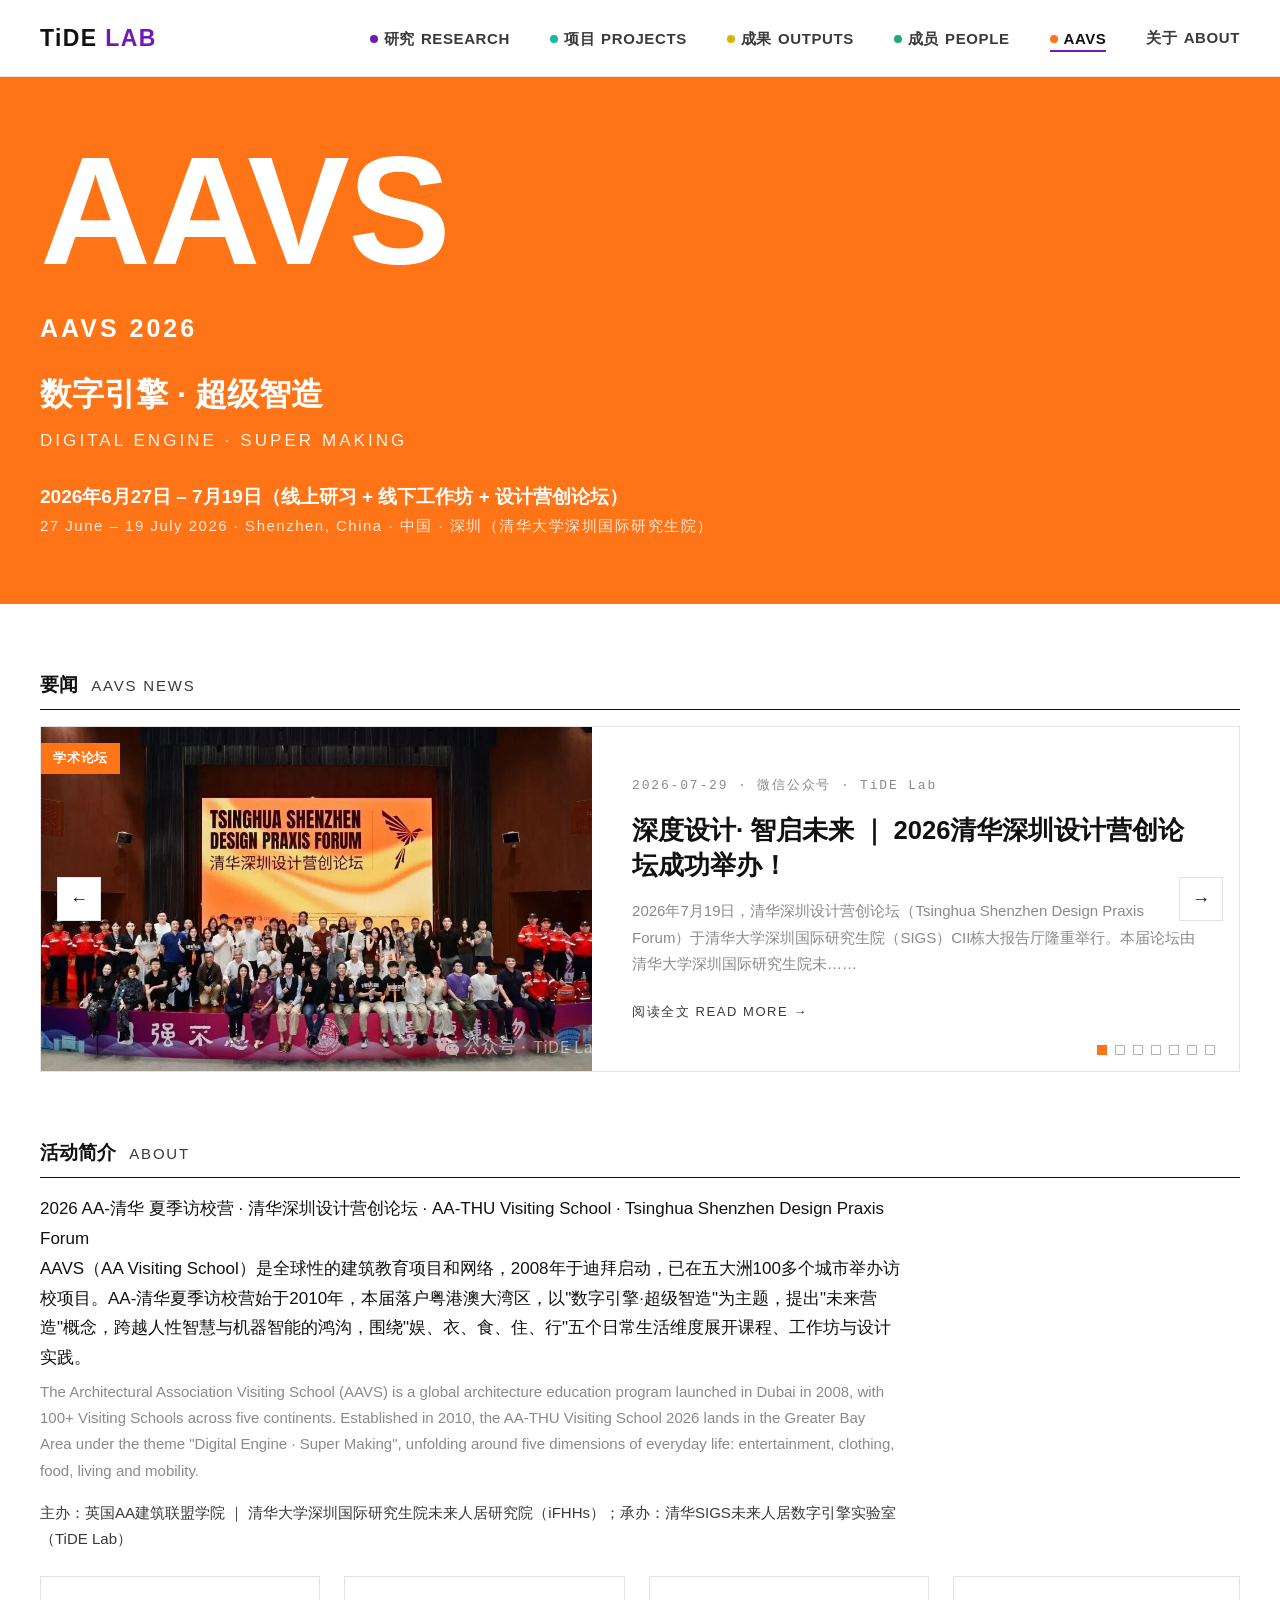
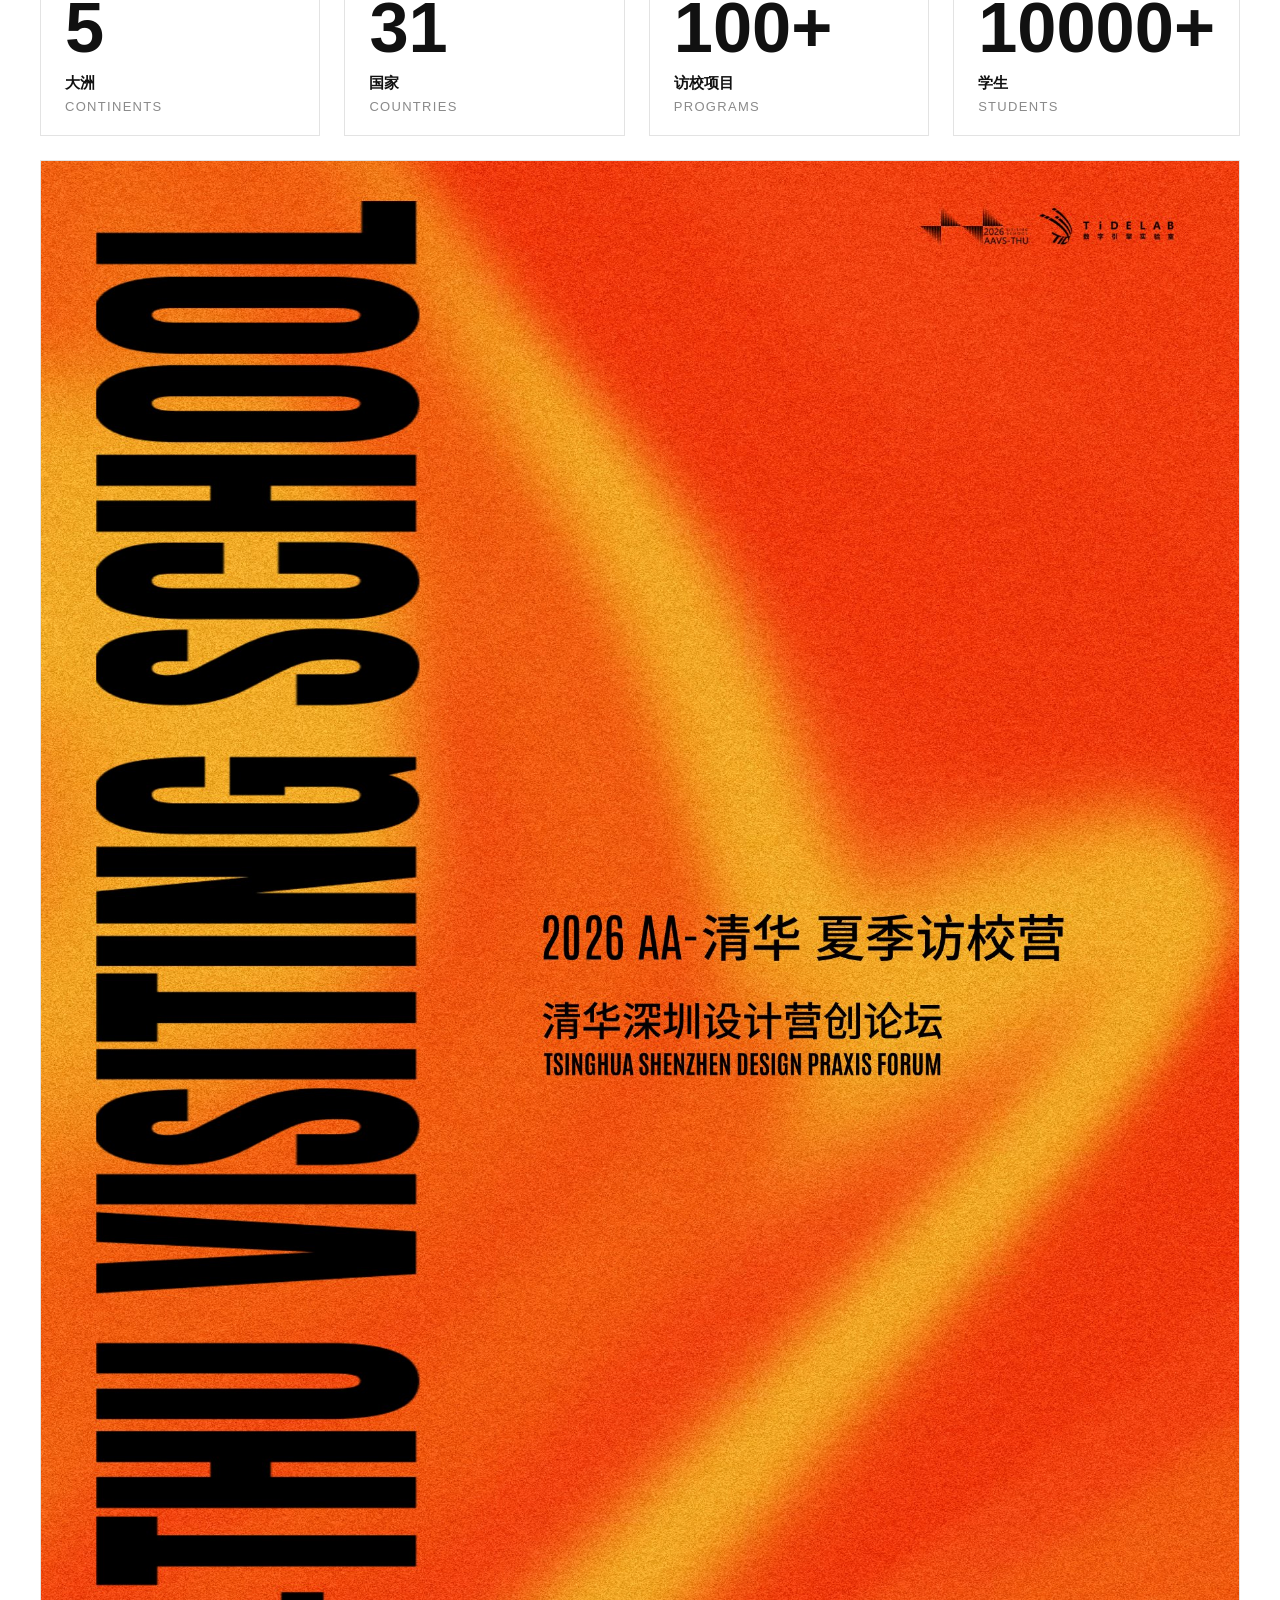
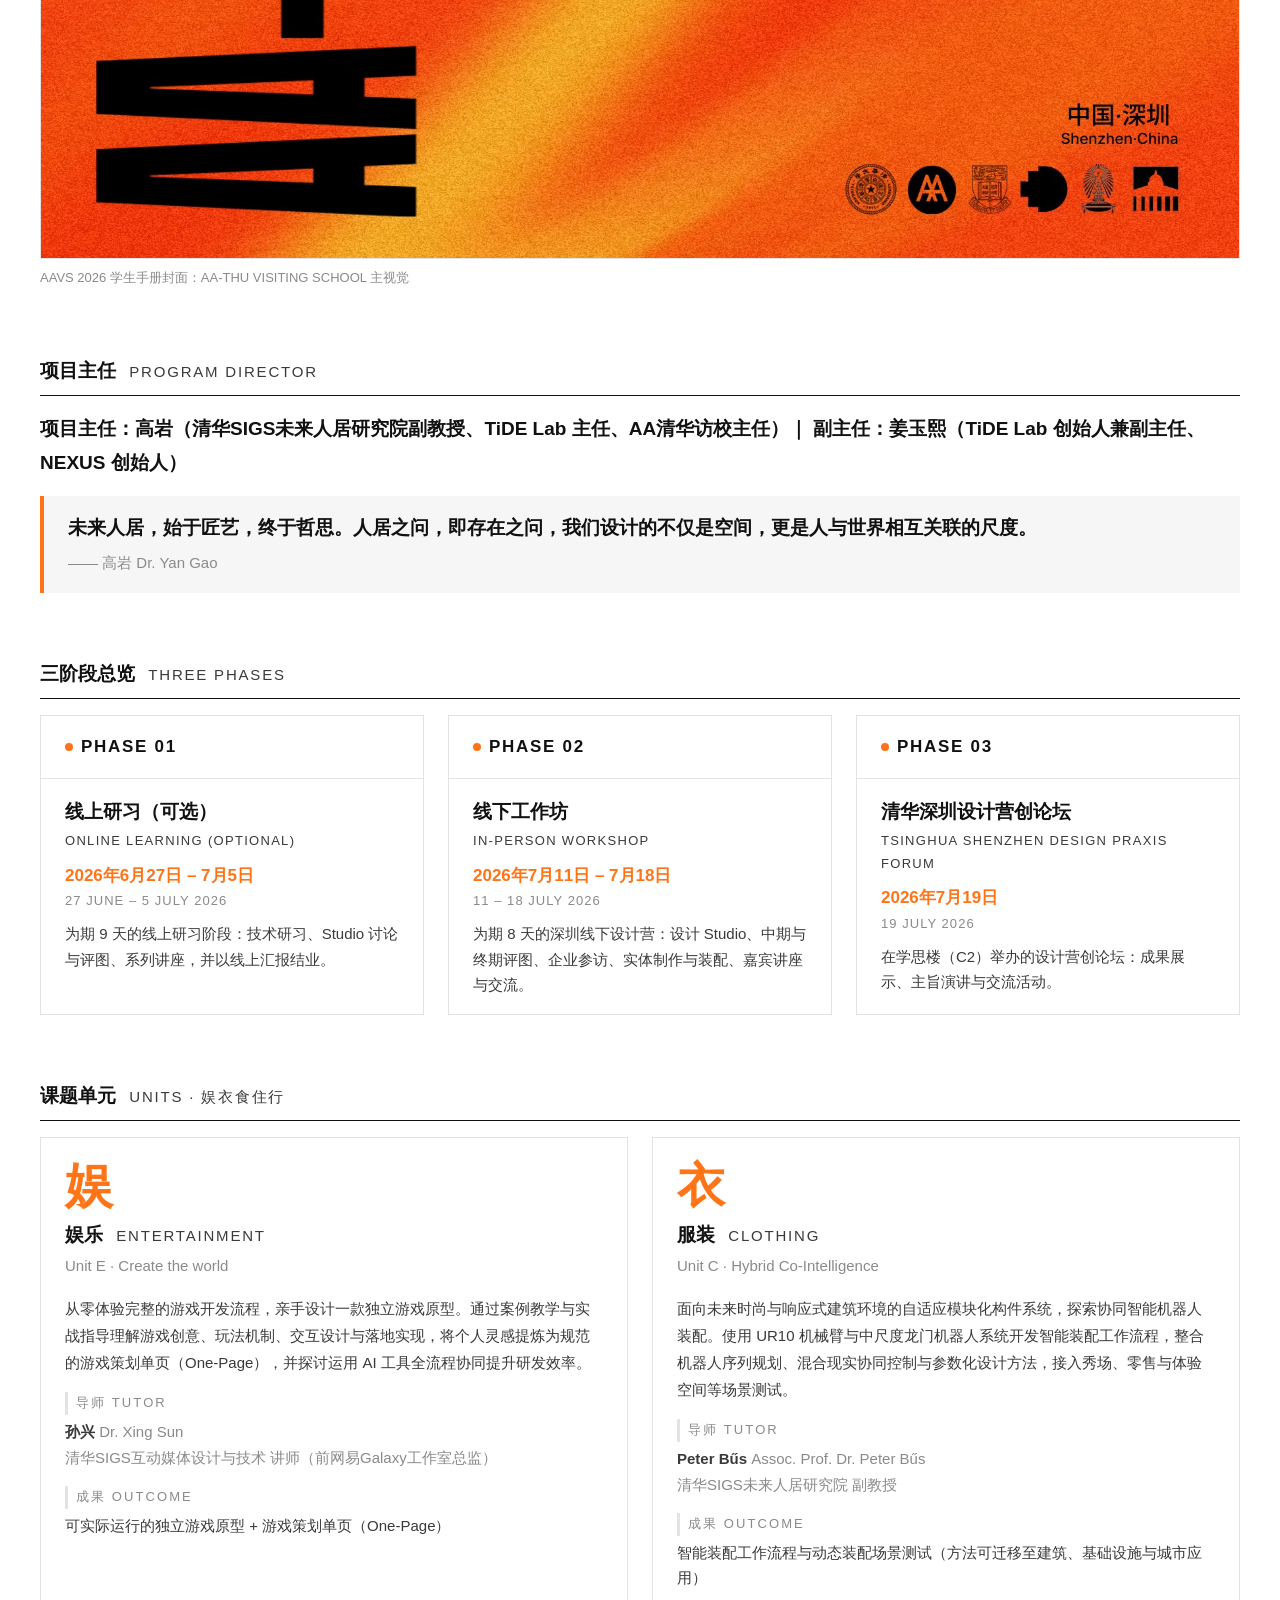
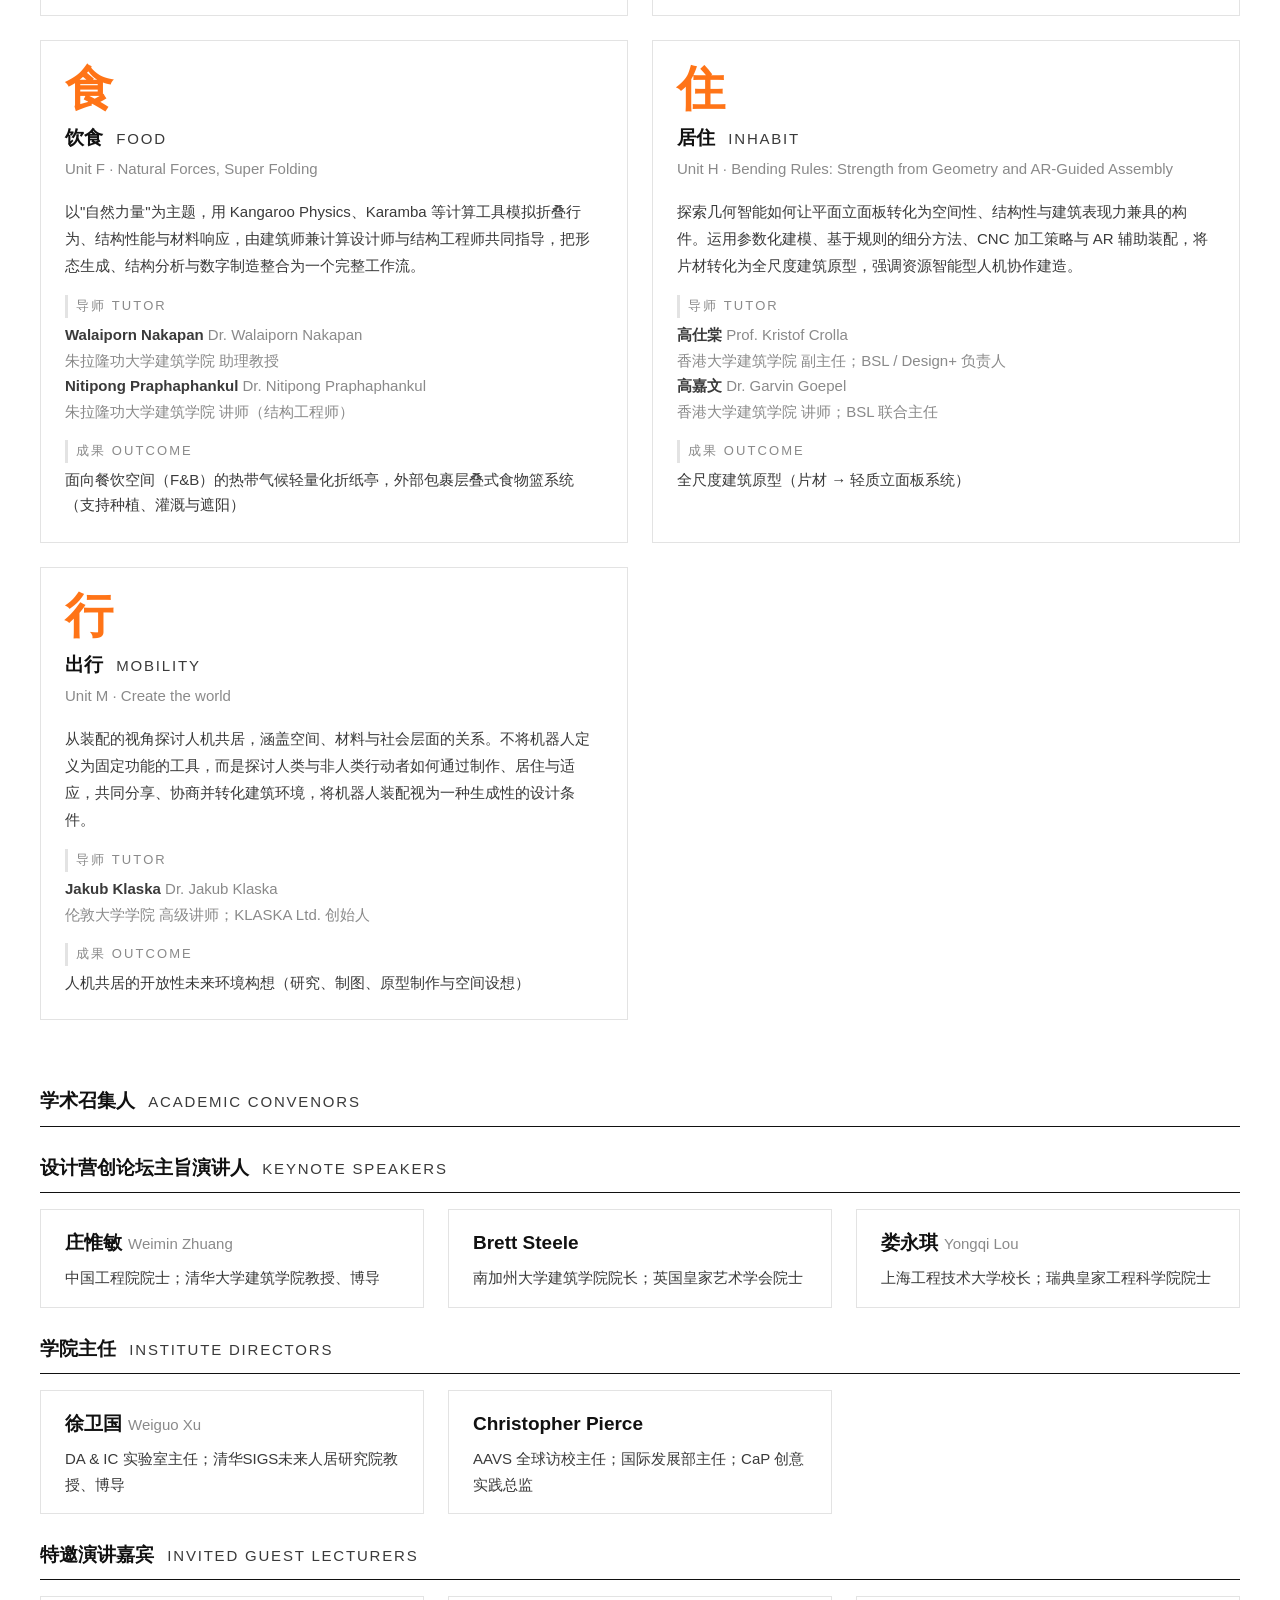
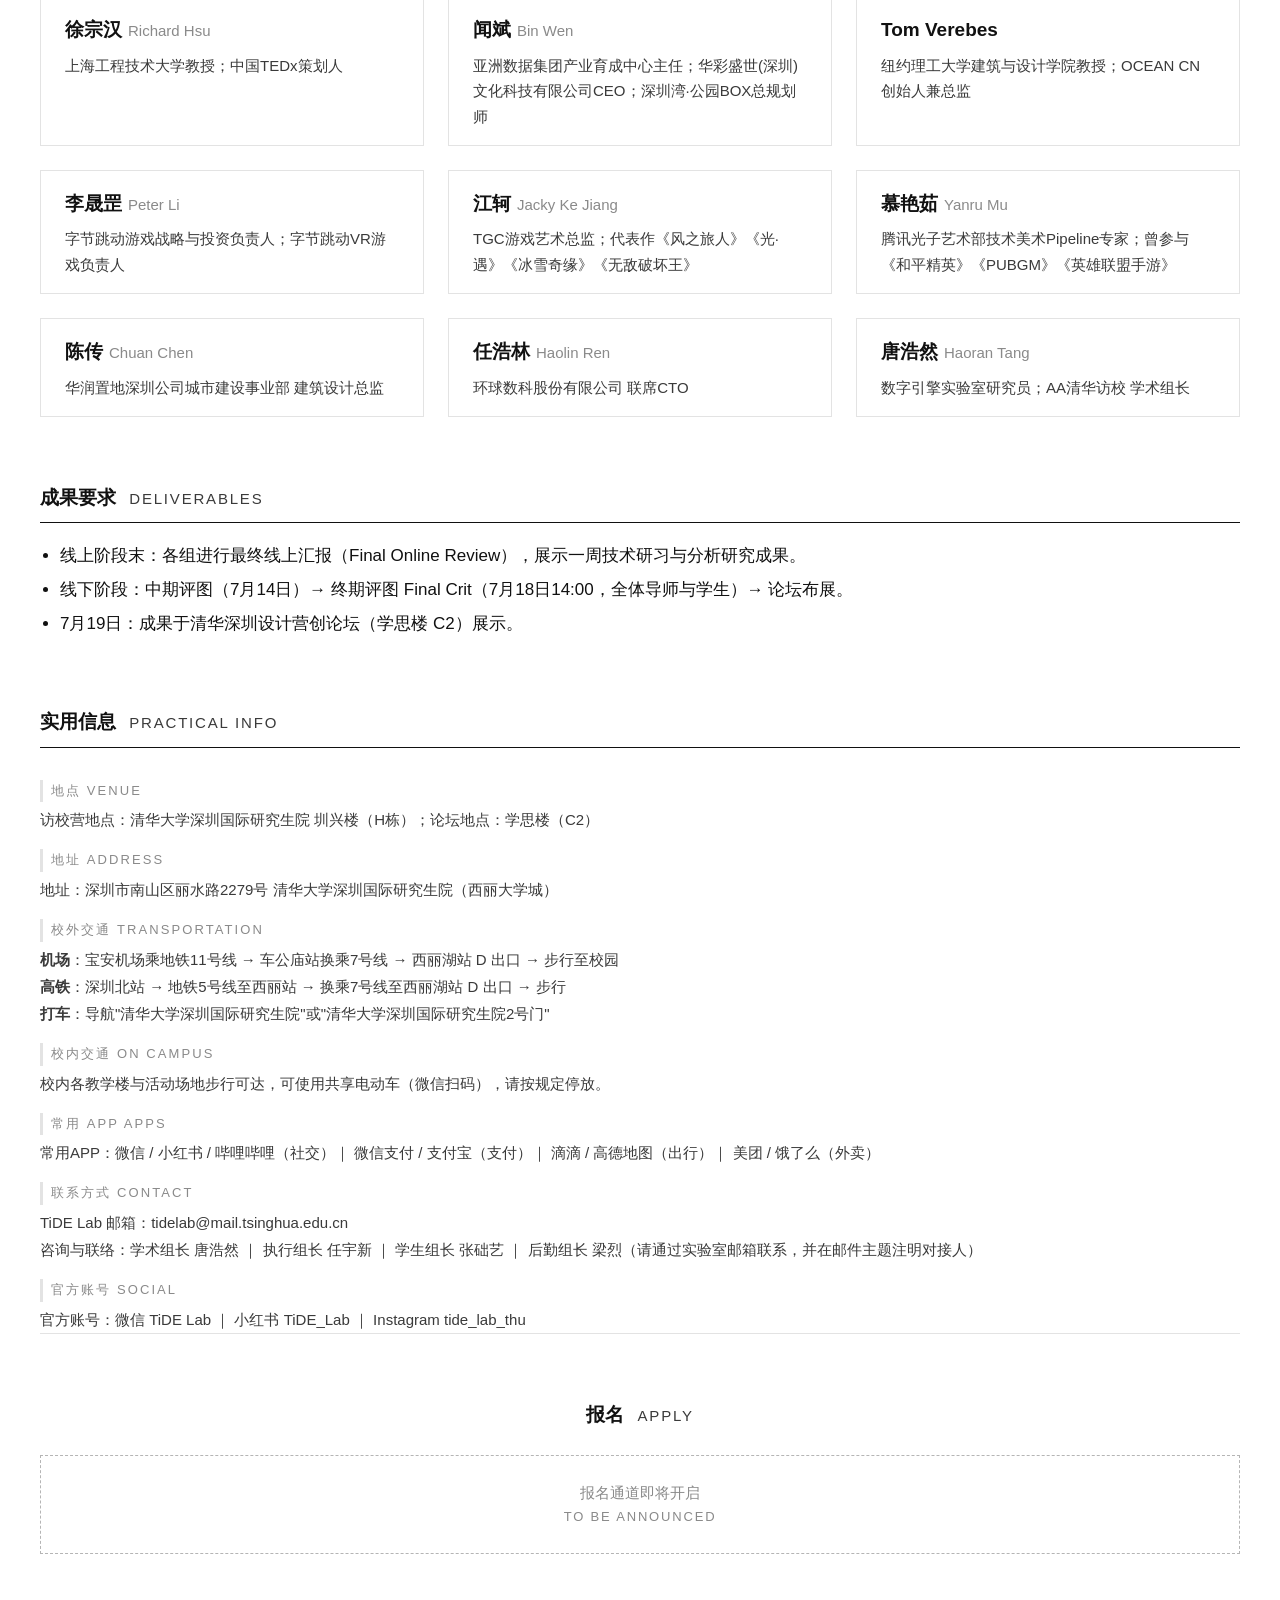
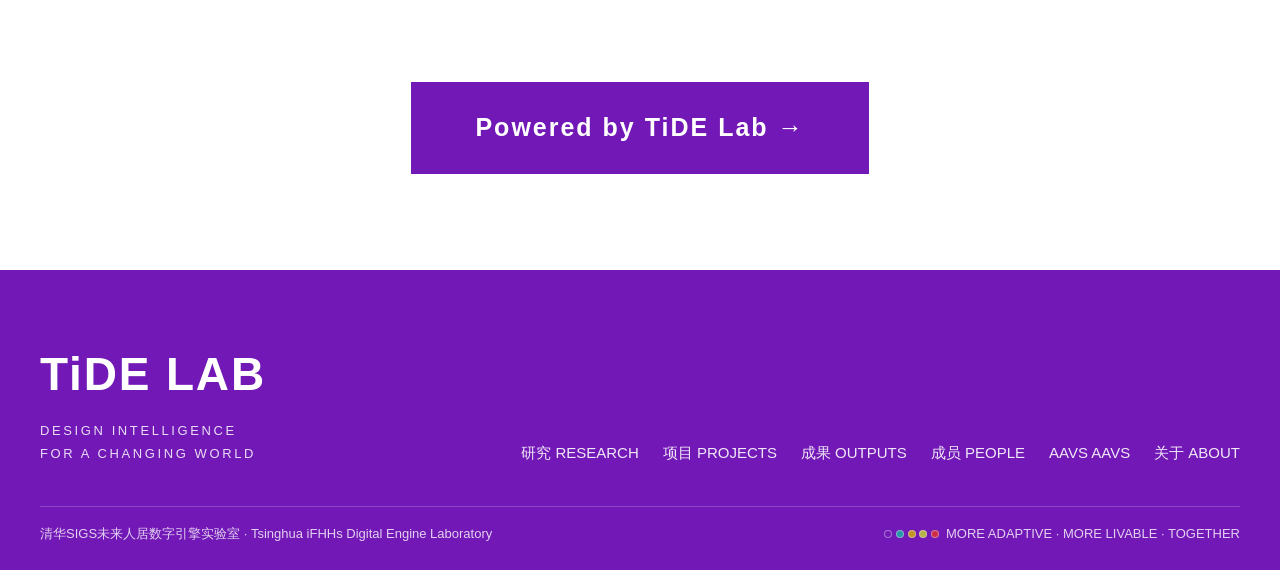
==== aavs.html @ a8fdfed6 "TiDE Lab website 20261026d: member surname sorting, 3 WeChat news items (10AFEST / Tibet fieldwork /" ====
<!DOCTYPE html>
<html lang="zh-CN">
<head>
<meta charset="UTF-8">
<meta name="viewport" content="width=device-width, initial-scale=1.0">
<title>AAVS · TiDE Lab</title>
<link rel="stylesheet" href="assets/css/tokens.css?v=20261026d">
<link rel="stylesheet" href="assets/css/base.css?v=20261026d">
<link rel="stylesheet" href="assets/css/news-carousel.css?v=20261026d">
<style>
  /* 页面特有布局（仅用 var(--*) 令牌；品牌橙由 base.css .aavs-band 提供） */
  .aavs-band .mega { color: inherit; }
  .aavs-band .edition {
    font-family: var(--font-en); font-weight: 900; font-size: var(--fs-h2);
    letter-spacing: .12em; margin-top: var(--sp-3); text-transform: uppercase;
  }
  .aavs-band .theme { font-size: clamp(20px, 2.6vw, 32px); font-weight: 900; margin-top: var(--sp-2); }
  .aavs-band .theme-en {
    font-family: "Helvetica Neue", Arial, sans-serif; font-weight: 300;
    letter-spacing: .18em; text-transform: uppercase; opacity: .9; margin-top: 4px;
  }
  .aavs-band .dates { margin-top: var(--sp-3); font-weight: 700; font-size: var(--fs-h3); }
  .aavs-band .dates-en { font-size: var(--fs-small); opacity: .85; letter-spacing: .1em; }

  .aavs-lead { max-width: 860px; }
  .aavs-lead .p-en { color: var(--gray); font-size: var(--fs-small); margin-top: 6px; }
  .aavs-meta { font-size: var(--fs-small); color: var(--ink-2); margin-top: var(--sp-2); }

  .stat-row { display: grid; grid-template-columns: repeat(4, 1fr); gap: var(--sp-3); margin-top: var(--sp-3); }
  .stat-cell { border: 1px solid var(--line); padding: var(--sp-2) var(--sp-3); background: var(--bg); }
  .stat-cell .n { font-family: var(--font-en); font-weight: 900; font-size: var(--fs-h1); line-height: 1; }
  .stat-cell .l { font-size: var(--fs-small); font-weight: 700; margin-top: 6px; }
  .stat-cell .l-en { font-size: var(--fs-tiny); color: var(--gray); letter-spacing: .1em; text-transform: uppercase; }

  .quote-box { border-left: 4px solid var(--tide-orange); padding: var(--sp-2) var(--sp-3); background: var(--bg-soft); }
  .quote-box .q { font-size: var(--fs-h3); font-weight: 700; line-height: 1.7; }
  .quote-box .by { font-size: var(--fs-small); color: var(--gray); margin-top: 6px; }

  .phase-grid { display: grid; grid-template-columns: repeat(3, 1fr); gap: var(--sp-3); }
  .phase-card { border: 1px solid var(--line); background: var(--bg); }
  .phase-card .ph-head {
    border-bottom: 1px solid var(--line); padding: var(--sp-2) var(--sp-3);
    font-family: var(--font-en); font-weight: 900; letter-spacing: .1em;
    display: flex; align-items: center; gap: 8px;
  }
  .phase-card .ph-body { padding: var(--sp-2) var(--sp-3); }
  .phase-card .ph-title { font-weight: 900; font-size: var(--fs-h3); }
  .phase-card .ph-title-en { font-size: var(--fs-tiny); color: var(--ink-2); letter-spacing: .1em; text-transform: uppercase; margin-top: 2px; }
  .phase-card .ph-dates { font-weight: 700; margin-top: 8px; color: var(--tide-orange); }
  .phase-card .ph-dates-en { font-size: var(--fs-tiny); color: var(--gray); letter-spacing: .08em; }
  .phase-card .ph-desc { font-size: var(--fs-small); color: var(--ink-2); margin-top: 8px; line-height: 1.7; }

  .unit-grid { display: grid; grid-template-columns: repeat(2, 1fr); gap: var(--sp-3); }
  .unit-card { border: 1px solid var(--line); background: var(--bg); padding: var(--sp-3); }
  .unit-card .u-glyph { font-size: 48px; font-weight: 900; line-height: 1; color: var(--tide-orange); font-family: var(--font-zh); }
  .unit-card .u-key { font-weight: 900; font-size: var(--fs-h3); margin-top: 8px; }
  .unit-card .u-key .en { font-weight: 300; color: var(--ink-2); letter-spacing: .12em; margin-left: 8px; font-size: var(--fs-small); text-transform: uppercase; }
  .unit-card .u-title { font-size: var(--fs-small); color: var(--gray); margin-top: 2px; }
  .unit-card .u-brief { font-size: var(--fs-small); color: var(--ink-2); line-height: 1.8; margin-top: var(--sp-2); }
  .unit-card .u-k { font-size: var(--fs-tiny); letter-spacing: .16em; color: var(--gray); text-transform: uppercase; border-left: 3px solid var(--line); padding-left: 8px; margin-top: var(--sp-2); }
  .unit-card .u-v { font-size: var(--fs-small); color: var(--ink-2); margin-top: 4px; line-height: 1.7; }

  .tutor-group { margin-top: var(--sp-3); }
  .tutor-group > h4 { font-size: var(--fs-h3); font-weight: 900; border-bottom: 1px solid var(--ink); padding-bottom: 8px; }
  .tutor-group > h4 .en { font-weight: 300; color: var(--ink-2); letter-spacing: .12em; margin-left: 8px; font-size: var(--fs-small); text-transform: uppercase; }
  .tutor-grid { display: grid; grid-template-columns: repeat(3, 1fr); gap: var(--sp-3); margin-top: var(--sp-2); }
  .tutor-card { border: 1px solid var(--line); background: var(--bg); padding: var(--sp-2) var(--sp-3); }
  .tutor-card .t-name { font-weight: 900; font-size: var(--fs-h3); }
  .tutor-card .t-name .en { font-weight: 400; color: var(--gray); font-size: var(--fs-small); margin-left: 6px; }
  .tutor-card .t-title { font-size: var(--fs-small); color: var(--ink-2); margin-top: 6px; line-height: 1.7; }

  .outcome-list { margin: 0; padding-left: 20px; max-width: 860px; }
  .outcome-list li { line-height: 2; }

  .info-grid { display: grid; grid-template-columns: minmax(0, 7fr) minmax(0, 5fr); gap: var(--sp-4); align-items: start; }
  .info-grid.no-map { grid-template-columns: 1fr; }
  .info-grid figure { margin: 0; }
  .info-grid figure img { width: 100%; }
  .info-grid figcaption, .sched-fig figcaption { font-size: var(--fs-tiny); color: var(--gray); margin-top: 8px; }
  .info-blk { margin-top: var(--sp-2); }
  .info-blk .k { font-size: var(--fs-tiny); letter-spacing: .16em; color: var(--gray); text-transform: uppercase; border-left: 3px solid var(--line); padding-left: 8px; }
  .info-blk .v { font-size: var(--fs-small); color: var(--ink-2); margin-top: 4px; line-height: 1.8; }
  .sched-fig { margin: var(--sp-3) 0 0; }
  .sched-fig img { width: 100%; border: 1px solid var(--line); }

  .apply-zone { text-align: center; padding: var(--sp-5) 0; border-top: 1px solid var(--line); }
  .back-link { text-align: center; margin: var(--sp-5) 0 var(--sp-4); }
  .powered-by {
    display: inline-block; background: var(--tide-purple); color: var(--bg);
    font-weight: 900; font-size: var(--fs-h2); letter-spacing: .08em;
    padding: var(--sp-3) var(--sp-5); border-radius: var(--radius);
    transition: background .18s ease, transform .18s ease, box-shadow .18s ease;
  }
  .powered-by:hover { background: var(--tide-orange); transform: translateY(-3px); box-shadow: var(--shadow); }

  /* AAVS 要闻轮播：主题色覆盖为品牌橙 */
  #aavs-news-root .news-carousel { --news-accent: var(--tide-orange); }

  @media (max-width: 1080px) {
    .phase-grid, .tutor-grid, .unit-grid, .stat-row { grid-template-columns: 1fr; }
    .info-grid { grid-template-columns: 1fr; }
  }
</style>
</head>
<body data-page="aavs">
<div id="tide-nav"></div>

<!-- ===== AAVS 品牌头图区（橙） ===== -->
<header class="aavs-band">
  <div class="inner">
    <div class="mega">AAVS</div>
    <div class="edition" id="aavs-edition"></div>
    <div class="theme" id="aavs-theme-zh"></div>
    <div class="theme-en en" id="aavs-theme-en"></div>
    <div class="dates" id="aavs-dates-zh"></div>
    <div class="dates-en en" id="aavs-dates-en"></div>
  </div>
</header>

<main class="wrap">

  <!-- ===== 要闻（AAVS 动态 · 自动轮播） ===== -->
  <div class="blk" id="news">
    <h3>要闻 <span class="en">AAVS NEWS</span></h3>
    <div id="aavs-news-root"></div>
  </div>

  <!-- ===== 活动简介 ===== -->
  <div class="blk">
    <h3>活动简介 <span class="en">ABOUT</span></h3>
    <div class="aavs-lead">
      <p id="aavs-fullname"></p>
      <p id="aavs-desc-zh"></p>
      <p class="p-en en" id="aavs-desc-en"></p>
      <div class="aavs-meta" id="aavs-orgs"></div>
    </div>
    <div class="stat-row" id="aavs-stats"></div>
    <figure class="sched-fig" id="aavs-cover-fig" style="margin-top:var(--sp-3)"></figure>
  </div>

  <!-- ===== 项目主任 ===== -->
  <div class="blk">
    <h3>项目主任 <span class="en">PROGRAM DIRECTOR</span></h3>
    <div id="aavs-director"></div>
    <div class="quote-box" style="margin-top:var(--sp-2)" id="aavs-quote"></div>
  </div>

  <!-- ===== 三阶段总览 ===== -->
  <div class="blk">
    <h3>三阶段总览 <span class="en">THREE PHASES</span></h3>
    <div class="phase-grid" id="aavs-phases"></div>
  </div>

  <!-- ===== 课题单元 ===== -->
  <div class="blk">
    <h3>课题单元 <span class="en">UNITS · 娱衣食住行</span></h3>
    <div class="unit-grid" id="aavs-units"></div>
  </div>

  <!-- ===== 学术召集人 ===== -->
  <div class="blk">
    <h3>学术召集人 <span class="en">ACADEMIC CONVENORS</span></h3>
    <div id="aavs-convenors"></div>
  </div>

  <!-- ===== 成果要求 ===== -->
  <div class="blk">
    <h3>成果要求 <span class="en">DELIVERABLES</span></h3>
    <div id="aavs-outcomes"></div>
  </div>

  <!-- ===== 实用信息 ===== -->
  <div class="blk">
    <h3>实用信息 <span class="en">PRACTICAL INFO</span></h3>
    <div class="info-grid">
      <div id="aavs-practical"></div>
      <figure id="aavs-map"></figure>
    </div>
  </div>

  <!-- ===== 报名入口 ===== -->
  <div class="apply-zone">
    <div class="blk" style="margin-top:0">
      <h3 style="border:none">报名 <span class="en">APPLY</span></h3>
    </div>
    <div id="aavs-apply"></div>
  </div>

  <!-- ===== Powered by TiDE Lab ===== -->
  <div class="back-link">
    <a class="powered-by" href="index.html">Powered by TiDE Lab &rarr;</a>
  </div>

</main>

<div id="tide-footer"></div>

<script src="data/outputs.js?v=20261026d"></script>
<script src="data/news.js?v=20261026d"></script>
<script src="assets/js/ui.js?v=20261026d"></script>
<script src="assets/js/news-carousel.js?v=20261026d"></script>
<script>
(function () {
  var U = TIDE_UI, A = TIDE_AAVS;
  function esc(s) { return s || ""; }
  function fig(img, caption) {
    if (!img || !img.src) return U.placeholder("图片待补充");
    return U.img(img.src, caption || "") + "<figcaption>" + esc(caption || img.caption) + "</figcaption>";
  }
  function personRows(list) {
    if (!list || !list.length) return U.placeholder("名单待公布");
    return '<div class="tutor-grid">' + list.map(function (t) {
      return '<div class="tutor-card"><div class="t-name">' + esc(t.nameZh) +
        (t.nameEn ? '<span class="en">' + esc(t.nameEn) + "</span>" : "") + "</div>" +
        '<div class="t-title">' + esc(t.titleZh) + "</div></div>";
    }).join("") + "</div>";
  }

  /* 品牌头图区 */
  document.getElementById("aavs-edition").textContent = A.edition;
  document.getElementById("aavs-theme-zh").textContent = A.themeZh;
  document.getElementById("aavs-theme-en").textContent = A.themeEn;
  document.getElementById("aavs-dates-zh").textContent = A.datesZh;
  document.getElementById("aavs-dates-en").textContent = A.datesEn + (A.locationZh ? " · " + A.locationZh : "");

  /* 要闻（AAVS 动态轮播，数据源 TIDE_NEWS 中 sites 含 "aavs" 的条目） */
  TIDE_NEWS_CAROUSEL.mount(
    document.getElementById("aavs-news-root"),
    (window.TIDE_NEWS || []).filter(function (n) { return n.sites && n.sites.indexOf("aavs") >= 0; })
      .sort(function (a, b) { return a.date < b.date ? 1 : -1; }),
    U, { siteParam: "aavs" }
  );

  /* 活动简介 */
  document.getElementById("aavs-fullname").textContent = A.fullNameZh + " · " + A.fullNameEn;
  document.getElementById("aavs-desc-zh").textContent = A.descZh;
  document.getElementById("aavs-desc-en").textContent = A.descEn;
  document.getElementById("aavs-orgs").textContent =
    (A.organizersZh || "") + (A.operatorZh ? "；" + A.operatorZh : "");

  /* 数据条 */
  document.getElementById("aavs-cover-fig").innerHTML = fig(A.images && A.images.cover, A.images && A.images.cover && A.images.cover.caption);
  var statsEl = document.getElementById("aavs-stats");
  if (A.stats && A.stats.length) {
    statsEl.innerHTML = A.stats.map(function (s) {
      return '<div class="stat-cell"><div class="n">' + esc(s.num) + "</div>" +
        '<div class="l">' + esc(s.labelZh) + '</div><div class="l-en en">' + esc(s.labelEn) + "</div></div>";
    }).join("");
  } else {
    statsEl.innerHTML = U.placeholder();
  }

  /* 项目主任 + 寄语 */
  var dirEl = document.getElementById("aavs-director");
  if (A.directorZh) {
    dirEl.innerHTML = '<div style="font-weight:700;font-size:var(--fs-h3);line-height:1.8">' + esc(A.directorZh) + "</div>";
  } else {
    dirEl.innerHTML = U.placeholder();
  }
  var quoteEl = document.getElementById("aavs-quote");
  if (A.directorQuoteZh) {
    quoteEl.innerHTML = '<div class="q">' + esc(A.directorQuoteZh) + '</div><div class="by">' + esc(A.directorQuoteBy) + "</div>";
  } else {
    quoteEl.style.display = "none";
  }

  /* 三阶段总览 */
  var phEl = document.getElementById("aavs-phases");
  if (A.phases && A.phases.length) {
    phEl.innerHTML = A.phases.map(function (p) {
      return '<div class="phase-card"><div class="ph-head"><span class="dot orange"></span>PHASE ' + esc(p.num) + "</div>" +
        '<div class="ph-body"><div class="ph-title">' + esc(p.zh) + '</div>' +
        '<div class="ph-title-en en">' + esc(p.en) + "</div>" +
        '<div class="ph-dates">' + esc(p.datesZh) + '</div><div class="ph-dates-en en">' + esc(p.datesEn) + "</div>" +
        '<div class="ph-desc">' + esc(p.descZh) + "</div></div></div>";
    }).join("");
  } else {
    phEl.innerHTML = U.placeholder("详细日程待公布");
  }

  /* 课题单元 */
  var unitsEl = document.getElementById("aavs-units");
  if (A.units && A.units.length) {
    unitsEl.innerHTML = A.units.map(function (u) {
      var tutors = (u.tutors || []).map(function (t) {
        return "<div><strong>" + esc(t.nameZh) + "</strong>" +
          (t.nameEn && t.nameEn !== t.nameZh ? ' <span class="en" style="color:var(--gray)">' + esc(t.nameEn) + "</span>" : "") +
          '<br><span style="color:var(--gray)">' + esc(t.titleZh) + "</span></div>";
      }).join("");
      return '<div class="unit-card"><div class="u-glyph">' + esc(u.glyph) + "</div>" +
        '<div class="u-key">' + esc(u.keyZh) + ' <span class="en">' + esc(u.keyEn) + "</span></div>" +
        '<div class="u-title">' + esc(u.code) + " · " + esc(u.title) + "</div>" +
        '<div class="u-brief">' + esc(u.briefZh) + "</div>" +
        '<div class="u-k">导师 TUTOR</div><div class="u-v">' + tutors + "</div>" +
        (u.outcomeZh ? '<div class="u-k">成果 OUTCOME</div><div class="u-v">' + esc(u.outcomeZh) + "</div>" : "") +
        "</div>";
    }).join("");
  } else {
    unitsEl.innerHTML = U.placeholder("课题单元待公布");
  }

  /* 学术召集人 */
  var cvEl = document.getElementById("aavs-convenors");
  var C = A.convenors || {};
  var cvHtml = "";
  cvHtml += '<div class="tutor-group"><h4>设计营创论坛主旨演讲人 <span class="en">Keynote Speakers</span></h4>' + personRows(C.keynotes) + "</div>";
  cvHtml += '<div class="tutor-group"><h4>学院主任 <span class="en">Institute Directors</span></h4>' + personRows(C.instituteDirectors) + "</div>";
  cvHtml += '<div class="tutor-group"><h4>特邀演讲嘉宾 <span class="en">Invited Guest Lecturers</span></h4>' + personRows(C.guestLecturers) + "</div>";
  cvEl.innerHTML = cvHtml;

  /* 成果要求 */
  var ocEl = document.getElementById("aavs-outcomes");
  if (A.outcomes && A.outcomes.length) {
    ocEl.innerHTML = '<ul class="outcome-list">' + A.outcomes.map(function (o) { return "<li>" + esc(o) + "</li>"; }).join("") + "</ul>";
  } else {
    ocEl.innerHTML = U.placeholder("成果要求待公布");
  }

  /* 实用信息 */
  var P = A.practicalInfo || {};
  var pHtml = "";
  function infoBlk(k, v) {
    return '<div class="info-blk"><div class="k">' + esc(k) + '</div><div class="v">' + esc(v) + "</div></div>";
  }
  if (P.venueZh) pHtml += infoBlk("地点 VENUE", P.venueZh);
  if (P.addressZh) pHtml += infoBlk("地址 ADDRESS", P.addressZh);
  if (P.transport && P.transport.length) {
    pHtml += '<div class="info-blk"><div class="k">校外交通 TRANSPORTATION</div><div class="v">' +
      P.transport.map(function (t) { return "<strong>" + esc(t.k) + "</strong>：" + esc(t.v); }).join("<br>") + "</div></div>";
  }
  if (P.campusZh) pHtml += infoBlk("校内交通 ON CAMPUS", P.campusZh);
  if (P.appsZh) pHtml += infoBlk("常用 APP APPS", P.appsZh);
  if (P.contacts && P.contacts.length) {
    pHtml += '<div class="info-blk"><div class="k">联系方式 CONTACT</div><div class="v">' +
      P.contacts.map(function (c) { return esc(c.k) + "：" + esc(c.v); }).join("<br>") + "</div></div>";
  }
  if (P.socialZh) pHtml += infoBlk("官方账号 SOCIAL", P.socialZh);
  document.getElementById("aavs-practical").innerHTML = pHtml || U.placeholder("实用信息整理中");

  /* 校园地图：2026-09-30 原配图为手册第12页内页（非校园地图），已下线待替换。
     补上正确地图（A.images.campusMap 带 src）后自动恢复正常两列渲染。 */
  var mapEl = document.getElementById("aavs-map");
  var mapImg = A.images && A.images.campusMap;
  if (mapImg && mapImg.src) {
    mapEl.innerHTML = fig(mapImg, mapImg.caption);
  } else {
    mapEl.style.display = "none";
    mapEl.parentNode.classList.add("no-map");
  }

  /* 报名入口：applyUrl > applyEmail > 占位 */
  var applyEl = document.getElementById("aavs-apply");
  if (A.applyUrl) {
    applyEl.innerHTML = '<a class="btn orange" href="' + A.applyUrl + '" target="_blank" rel="noopener">立即报名 APPLY NOW</a>';
  } else if (A.applyEmail) {
    applyEl.innerHTML = '<a class="btn orange" href="mailto:' + A.applyEmail + '">邮件报名 ' + A.applyEmail + "</a>";
  } else {
    applyEl.innerHTML = U.placeholder("报名通道即将开启");
  }
})();
</script>
</body>
</html>
---- assets/css/tokens.css ----
/* TiDE Lab 设计令牌 —— 全站唯一色板/字号/间距来源
 * 品牌裁决（团队PRD C-10）：TiDE 紫 + 章节五色点；克制原则：禁渐变/霓虹/粒子特效。
 * 修改颜色只允许改这里，页面与组件一律使用 var(--*)。
 */
:root {
  /* 品牌色 */
  --tide-purple: #7118B6;
  --tide-purple-dark: #4E0E84;
  --tide-teal: #14B8A6;
  --tide-yellow: #D8B500;
  --tide-lime: #C6D92E;
  --tide-orange: #FF7417;   /* AAVS 品牌橙 */
  --tide-red: #E63229;      /* 未来公园章节红 */
  --tide-green: #1FA97A;    /* iDEA 章节绿 */

  /* 中性色 */
  --ink: #111111;
  --ink-2: #3a3a3a;
  --gray: #8a8a8a;
  --gray-2: #b5b5b5;
  --line: #e3e3e3;
  --bg: #ffffff;
  --bg-soft: #f6f6f6;
  --bg-dark: #141414;

  /* 字号阶（2026-09-18 全站上调一至两号，层级比例不变） */
  --fs-hero: clamp(74px, 12vw, 188px);
  --fs-h1: clamp(42px, 5.5vw, 74px);
  --fs-h2: 25px;
  --fs-h3: 19px;
  --fs-body: 17px;
  --fs-small: 15px;
  --fs-tiny: 13px;

  /* 间距阶 */
  --sp-1: 8px;
  --sp-2: 16px;
  --sp-3: 24px;
  --sp-4: 40px;
  --sp-5: 64px;
  --sp-6: 96px;

  /* 布局 */
  --maxw: 1280px;
  --rail-w: 88px;           /* 详情页左侧竖排 TiDE LAB 栏宽 */
  --radius: 0px;            /* 克制原则：直角 */
  --shadow: 0 2px 12px rgba(0,0,0,.06);

  /* 字体（离线可用，不用网络字体） */
  --font-en: "Arial Black", "Helvetica Neue", Arial, sans-serif;
  --font-zh: "Microsoft YaHei", "PingFang SC", "Source Han Sans SC", sans-serif;
  --font-mono: "Consolas", "Courier New", monospace;
}
---- assets/css/base.css ----
/* TiDE Lab 基础样式与组件库 —— 冻结共享层
 * 所有页面共用。新增组件只允许追加，不允许修改既有类名。
 * 设计基准：网站UI参考_by陈诗霖/01-tide-homepage.png、02-tide-project-detail.png
 */

* { margin: 0; padding: 0; box-sizing: border-box; }
html { scroll-behavior: smooth; }
body {
  font-family: var(--font-zh);
  font-size: var(--fs-body);
  color: var(--ink);
  background: var(--bg);
  line-height: 1.75;
  -webkit-font-smoothing: antialiased;
}
img { display: block; max-width: 100%; }
a { color: inherit; text-decoration: none; }
.en { font-family: "Helvetica Neue", Arial, sans-serif; }

.wrap { max-width: var(--maxw); margin: 0 auto; padding: 0 var(--sp-4); }
.wrap-wide { max-width: 1560px; margin: 0 auto; padding: 0 var(--sp-3); }

/* ===== 顶部导航（参考图首页顶栏） ===== */
.topnav {
  display: flex; align-items: center; justify-content: space-between;
  padding: 18px var(--sp-4);
  max-width: 1560px; margin: 0 auto;
  border-bottom: 1px solid var(--line);
  position: sticky; top: 0; background: var(--bg); z-index: 100;
}
.topnav .brand { font-family: var(--font-en); font-weight: 900; font-size: 23px; letter-spacing: .06em; }
.topnav .brand em { font-style: normal; color: var(--tide-purple); }
.topnav ul { display: flex; gap: var(--sp-4); list-style: none; align-items: center; }
.topnav ul a {
  font-size: var(--fs-small); font-weight: 700; letter-spacing: .04em;
  display: inline-flex; align-items: center; gap: 6px; color: var(--ink-2);
}
.topnav ul a:hover, .topnav ul a.active { color: var(--ink); }
.topnav ul a.active { box-shadow: inset 0 -2px 0 var(--tide-purple); }
.dot { width: 8px; height: 8px; border-radius: 50%; display: inline-block; flex: none; }
.dot.purple { background: var(--tide-purple); } .dot.teal { background: var(--tide-teal); }
.dot.yellow { background: var(--tide-yellow); } .dot.lime { background: var(--tide-lime); }
.dot.orange { background: var(--tide-orange); } .dot.red { background: var(--tide-red); }
.dot.green { background: var(--tide-green); }
.topnav .menu-btn { display: none; }

/* ===== 巨型标题字（TiDE LAB） ===== */
.mega {
  font-family: var(--font-en); font-weight: 900;
  font-size: var(--fs-hero); line-height: .92; letter-spacing: -.01em;
  color: var(--ink);
}
.mega .accent { color: var(--tide-purple); }

/* ===== 章节标题（研究 RESEARCH ———— tagline●） ===== */
.sec-head {
  display: flex; align-items: baseline; gap: var(--sp-2);
  margin: var(--sp-6) 0 var(--sp-3);
}
.sec-head h2 { font-size: var(--fs-h2); font-weight: 900; white-space: nowrap; }
.sec-head h2 .en { font-weight: 300; color: var(--ink-2); letter-spacing: .12em; margin-left: 8px; }
.sec-head .rule { flex: 1; height: 1px; background: var(--ink); align-self: center; }
.sec-head .tagline {
  font-size: var(--fs-tiny); color: var(--ink-2); letter-spacing: .14em;
  text-transform: uppercase; white-space: nowrap; display: inline-flex; align-items: center; gap: 8px;
}

/* ===== 卡片网格 ===== */
.grid { display: grid; gap: var(--sp-3); }
.grid.c4 { grid-template-columns: repeat(4, 1fr); }
.grid.c3 { grid-template-columns: repeat(3, 1fr); }
.grid.c2 { grid-template-columns: repeat(2, 1fr); }

.card { display: block; border: 1px solid var(--line); background: var(--bg); transition: box-shadow .2s; }
.card:hover { box-shadow: var(--shadow); }
.card .thumb { aspect-ratio: 4/3; overflow: hidden; background: var(--bg-soft); position: relative; }
.card .thumb img { width: 100%; height: 100%; object-fit: cover; transition: transform .35s; }
.card:hover .thumb img { transform: scale(1.04); }
.card .thumb .num {
  position: absolute; top: 10px; left: 12px; font-family: var(--font-en);
  font-size: 17px; color: #fff; text-shadow: 0 1px 4px rgba(0,0,0,.5);
}
.card .body { padding: var(--sp-2); }
.card .title { font-weight: 900; font-size: var(--fs-h3); }
.card .title-en {
  font-family: "Helvetica Neue", Arial, sans-serif; font-weight: 700;
  font-size: var(--fs-tiny); letter-spacing: .1em; text-transform: uppercase; color: var(--ink-2);
}
.card .desc { font-size: var(--fs-small); color: var(--gray); margin-top: 6px;
  display: -webkit-box; -webkit-line-clamp: 2; -webkit-box-orient: vertical; overflow: hidden; }
.card .under { height: 1px; background: var(--ink); width: 36px; margin-top: 10px; }

/* ===== 首页英雄区 ===== */
.hero { position: relative; padding: var(--sp-4) 0 var(--sp-5); }
.hero-grid { display: grid; grid-template-columns: minmax(0, 5fr) minmax(0, 7fr); gap: var(--sp-4); align-items: end; }
.hero-mission { margin-top: var(--sp-3); }
.hero-mission h1 { font-size: clamp(22px, 2.6vw, 34px); font-weight: 900; }
.hero-mission .en { font-size: clamp(13px, 1.4vw, 18px); color: var(--gray); letter-spacing: .18em; font-weight: 300; }
.hero-side-note {
  font-size: var(--fs-tiny); letter-spacing: .22em; color: var(--ink-2);
  text-transform: uppercase; line-height: 2;
}
.hero-figure { position: relative; }
.hero-figure img { width: 100%; aspect-ratio: 16/9; object-fit: cover; }
.hero-figure figcaption { font-size: var(--fs-tiny); color: var(--gray); margin-top: 8px; }
.hero-dots { display: flex; gap: 10px; margin-top: var(--sp-3); }
.hero-more {
  position: absolute; right: 0; bottom: -8px; font-family: var(--font-en);
  font-size: 18px; letter-spacing: .1em;
}
.hero-more:hover { color: var(--tide-purple); }

/* ===== 面包屑（参考图详情页） ===== */
.crumbs { font-size: var(--fs-small); color: var(--gray); padding: var(--sp-2) 0 0; }
.crumbs a { color: var(--ink-2); } .crumbs a:hover { color: var(--tide-purple); }
.crumbs .sep { margin: 0 8px; color: var(--gray-2); }
.crumbs .cur { color: var(--tide-purple); }

/* ===== 详情页骨架：左竖栏 + 主区 ===== */
.detail { display: grid; grid-template-columns: var(--rail-w) minmax(0, 1fr); }
.rail {
  border-right: 1px solid var(--line); position: relative; min-height: 60vh;
}
.rail .vertical {
  position: sticky; top: 90px;
  writing-mode: vertical-rl; transform: rotate(180deg);
  font-family: var(--font-en); font-weight: 900; font-size: 44px;
  color: var(--ink); opacity: .08; letter-spacing: .02em;
  margin: var(--sp-3) auto; user-select: none;
}
.detail-main { padding: 0 var(--sp-4) var(--sp-6); }

/* 详情页头：标签 + 序号 + 大标题 + 中英简介 + 元信息表 */
.detail-label {
  display: flex; justify-content: space-between; align-items: baseline;
  border-bottom: 2px solid var(--ink); padding-bottom: 8px; margin-top: var(--sp-2);
}
.detail-label .k { font-size: var(--fs-small); font-weight: 700; letter-spacing: .14em; text-transform: uppercase; }
.detail-label .i { font-family: var(--font-en); font-size: var(--fs-small); color: var(--gray); }
.detail-title { font-size: var(--fs-h1); font-weight: 900; line-height: 1.15; margin: var(--sp-3) 0 4px; }
.detail-title-en {
  font-family: "Helvetica Neue", Arial, sans-serif; font-size: clamp(15px, 2vw, 22px);
  letter-spacing: .16em; color: var(--ink-2); text-transform: uppercase; font-weight: 300;
}
.detail-lead { margin: var(--sp-3) 0; max-width: 720px; }
.detail-lead p { margin-bottom: var(--sp-2); }
.detail-lead .p-en { color: var(--gray); font-size: var(--fs-small); }

.meta-table {
  display: grid; grid-template-columns: repeat(4, 1fr); gap: var(--sp-2);
  border-top: 1px solid var(--line); border-bottom: 1px solid var(--line);
  padding: var(--sp-2) 0; margin: var(--sp-3) 0;
}
.meta-table .k { font-size: var(--fs-tiny); letter-spacing: .16em; color: var(--gray); text-transform: uppercase; }
.meta-table .v { font-weight: 700; font-size: var(--fs-small); margin-top: 4px; }
.meta-table .v .dot { margin-right: 6px; }

/* 内容分节（研究问题 RESEARCH QUESTION 风格） */
.blk { margin-top: var(--sp-5); }
.blk > h3 {
  font-size: var(--fs-h3); font-weight: 900;
  border-bottom: 1px solid var(--ink); padding-bottom: 8px; margin-bottom: var(--sp-2);
}
.blk > h3 .en { font-weight: 300; color: var(--ink-2); letter-spacing: .12em; margin-left: 8px; font-size: var(--fs-small); }
.blk .cols { display: grid; grid-template-columns: 1fr 1fr; gap: var(--sp-3); }
.blk figure { margin: var(--sp-2) 0; }
.blk figcaption { font-size: var(--fs-tiny); color: var(--gray); margin-top: 6px; }

/* 列表行（相关成果/论文等） */
.rowitem {
  display: flex; justify-content: space-between; align-items: center; gap: var(--sp-2);
  padding: var(--sp-2) 0; border-bottom: 1px solid var(--line);
}
.rowitem:hover { background: var(--bg-soft); }
.rowitem .t { font-weight: 700; font-size: var(--fs-small); }
.rowitem .s { font-size: var(--fs-tiny); color: var(--gray); }
.rowitem .arrow { font-family: var(--font-en); color: var(--gray-2); }

/* 成员卡片 */
.person { border: 1px solid var(--line); background: var(--bg); }
.person .photo { aspect-ratio: 3/4; background: var(--bg-soft); overflow: hidden; }
.person .photo img { width: 100%; height: 100%; object-fit: cover; }
.person .body { padding: var(--sp-2); }
.person .name { font-weight: 900; font-size: var(--fs-h3); }
.person .name-en { font-size: var(--fs-tiny); letter-spacing: .1em; color: var(--gray); text-transform: uppercase; }
.person .focus { font-size: var(--fs-small); color: var(--ink-2); margin-top: 6px;
  display: -webkit-box; -webkit-line-clamp: 2; -webkit-box-orient: vertical; overflow: hidden; }
.person .tags { display: flex; flex-wrap: wrap; gap: 6px; margin-top: 8px; }
.tag {
  font-size: var(--fs-tiny); border: 1px solid var(--line); padding: 2px 8px;
  color: var(--ink-2); background: var(--bg);
}
.photo-empty {
  width: 100%; height: 100%; display: flex; align-items: center; justify-content: center;
  font-family: var(--font-en); font-size: 40px; color: var(--gray-2); background: var(--bg-soft);
}

/* 占位（暂无信息） */
.placeholder {
  border: 1px dashed var(--gray-2); color: var(--gray);
  padding: var(--sp-3); font-size: var(--fs-small); text-align: center;
}
.placeholder .en { letter-spacing: .14em; text-transform: uppercase; font-size: var(--fs-tiny); }

/* 提示条（DEMO/公告） */
.notice {
  border-left: 3px solid var(--tide-purple); background: var(--bg-soft);
  padding: var(--sp-2) var(--sp-3); font-size: var(--fs-small); color: var(--ink-2);
}

/* 按钮/大链接 */
.biglink {
  display: inline-flex; align-items: center; gap: 10px;
  font-family: var(--font-en); letter-spacing: .08em; font-size: var(--fs-h3);
  border-bottom: 2px solid var(--ink); padding-bottom: 6px;
}
.biglink:hover { color: var(--tide-purple); border-color: var(--tide-purple); }
.btn {
  display: inline-block; background: var(--tide-purple); color: #fff;
  padding: 12px 28px; font-weight: 700; font-size: var(--fs-small); letter-spacing: .06em;
}
.btn:hover { background: var(--tide-purple-dark); }
.btn.ghost { background: transparent; color: var(--ink); border: 1px solid var(--ink); }
.btn.ghost:hover { color: var(--tide-purple); border-color: var(--tide-purple); background: transparent; }
.btn.orange { background: var(--tide-orange); }

/* 筛选条 */
.filterbar { display: flex; flex-wrap: wrap; gap: 10px; margin: var(--sp-3) 0; }
.filterbar button {
  border: 1px solid var(--line); background: var(--bg); padding: 6px 16px;
  font-size: var(--fs-small); cursor: pointer; font-family: var(--font-zh);
}
.filterbar button.on { background: var(--ink); color: #fff; border-color: var(--ink); }

/* 页脚（参考图：紫底） */
.footer { background: var(--tide-purple); color: #fff; margin-top: var(--sp-6); }
.footer .inner { max-width: var(--maxw); margin: 0 auto; padding: var(--sp-5) var(--sp-4) var(--sp-3); }
.footer .f-brand { font-family: var(--font-en); font-weight: 900; font-size: 46px; letter-spacing: .04em; }
.footer .f-mission { font-size: var(--fs-tiny); letter-spacing: .2em; opacity: .85; margin-top: 6px; text-transform: uppercase; }
.footer .f-grid { display: flex; justify-content: space-between; align-items: flex-end; gap: var(--sp-4); flex-wrap: wrap; }
.footer .f-links { display: flex; gap: var(--sp-3); font-size: var(--fs-small); }
.footer .f-links a { opacity: .9; } .footer .f-links a:hover { opacity: 1; text-decoration: underline; }
.footer .f-bottom {
  border-top: 1px solid rgba(255,255,255,.25); margin-top: var(--sp-4); padding-top: var(--sp-2);
  display: flex; justify-content: space-between; align-items: center; font-size: var(--fs-tiny); opacity: .8; flex-wrap: wrap; gap: 8px;
}
.footer .dot { border: 1px solid rgba(255,255,255,.5); }

/* AAVS 品牌区（橙） */
.aavs-band { background: var(--tide-orange); color: #fff; }
.aavs-band .inner { max-width: var(--maxw); margin: 0 auto; padding: var(--sp-5) var(--sp-4); }

/* 响应式 */
@media (max-width: 1080px) {
  .grid.c4 { grid-template-columns: repeat(2, 1fr); }
  .grid.c3 { grid-template-columns: repeat(2, 1fr); }
  .hero-grid { grid-template-columns: 1fr; }
  .detail { grid-template-columns: 1fr; }
  .rail { display: none; }
  .meta-table { grid-template-columns: repeat(2, 1fr); }
}
@media (max-width: 640px) {
  .grid.c4, .grid.c3, .grid.c2 { grid-template-columns: 1fr; }
  .topnav ul { display: none; }
  .topnav .menu-btn { display: block; background: none; border: none; font-size: 24px; cursor: pointer; }
  .topnav ul.open { display: flex; position: absolute; top: 100%; right: 0; flex-direction: column;
    background: var(--bg); border: 1px solid var(--line); padding: var(--sp-2); gap: var(--sp-2); }
  .wrap { padding: 0 var(--sp-2); }
  .blk .cols { grid-template-columns: 1fr; }
}
---- assets/css/news-carousel.css ----
/* 要闻轮播组件（首页与 AAVS 副站共用）
 * 主题色经 --news-accent 注入：默认 TiDE 紫；AAVS 页覆盖为 var(--tide-orange)。
 * 硬约束：仅用 var(--*) 令牌；直角；禁渐变。
 */
.news-carousel {
  --news-accent: var(--tide-purple);
  position: relative; border: 1px solid var(--line); background: var(--bg); overflow: hidden;
}
.news-viewport { overflow: hidden; }
.news-track { display: flex; transition: transform .55s cubic-bezier(.22,.61,.36,1); will-change: transform; }
.news-track.no-anim { transition: none; }
.news-slide { flex: 0 0 100%; min-width: 0; }
.news-slide-inner { display: grid; grid-template-columns: 46% 1fr; height: 100%; }
.news-thumb { position: relative; aspect-ratio: 16/10; overflow: hidden; background: var(--bg-soft); }
.news-thumb img { width: 100%; height: 100%; object-fit: cover; transition: transform .4s; }
.news-slide-inner:hover .news-thumb img { transform: scale(1.03); }
.news-tag {
  position: absolute; left: 0; top: var(--sp-2); z-index: 1;
  background: var(--news-accent); color: var(--bg);
  font-size: var(--fs-tiny); font-weight: 700; letter-spacing: .06em; padding: 4px 12px;
}
.news-body { padding: var(--sp-4); display: flex; flex-direction: column; justify-content: center; gap: var(--sp-2); }
.news-date { font-family: var(--font-mono); font-size: var(--fs-tiny); color: var(--gray); letter-spacing: .14em; }
.news-title {
  font-weight: 900; font-size: clamp(19px, 2vw, 28px); line-height: 1.35;
  display: -webkit-box; -webkit-line-clamp: 2; -webkit-box-orient: vertical; overflow: hidden;
}
.news-slide-inner:hover .news-title { color: var(--news-accent); }
.news-summary {
  font-size: var(--fs-small); color: var(--gray);
  display: -webkit-box; -webkit-line-clamp: 3; -webkit-box-orient: vertical; overflow: hidden;
}
.news-more { font-family: var(--font-en); font-size: var(--fs-tiny); letter-spacing: .12em; color: var(--ink-2); margin-top: var(--sp-1); }
.news-arrow {
  position: absolute; top: 50%; transform: translateY(-50%); z-index: 2;
  width: 44px; height: 44px; border: 1px solid var(--line); background: var(--bg);
  font-size: 18px; cursor: pointer; color: var(--ink); font-family: var(--font-en);
}
.news-arrow:hover { background: var(--news-accent); border-color: var(--news-accent); color: var(--bg); }
.news-arrow.prev { left: var(--sp-2); }
.news-arrow.next { right: var(--sp-2); }
.news-dots { position: absolute; right: var(--sp-3); bottom: var(--sp-2); display: flex; gap: 8px; z-index: 2; }
.news-dot { width: 10px; height: 10px; border: 1px solid var(--gray-2); background: var(--bg); cursor: pointer; padding: 0; }
.news-dot.on { background: var(--news-accent); border-color: var(--news-accent); }

@media (max-width: 1080px) {
  .news-body { padding: var(--sp-3); }
}
@media (max-width: 640px) {
  .news-slide-inner { grid-template-columns: 1fr; }
  .news-thumb { aspect-ratio: 16/9; }
  .news-arrow { display: none; }
  .news-dots { position: static; justify-content: center; padding: var(--sp-1) 0 var(--sp-2); }
}
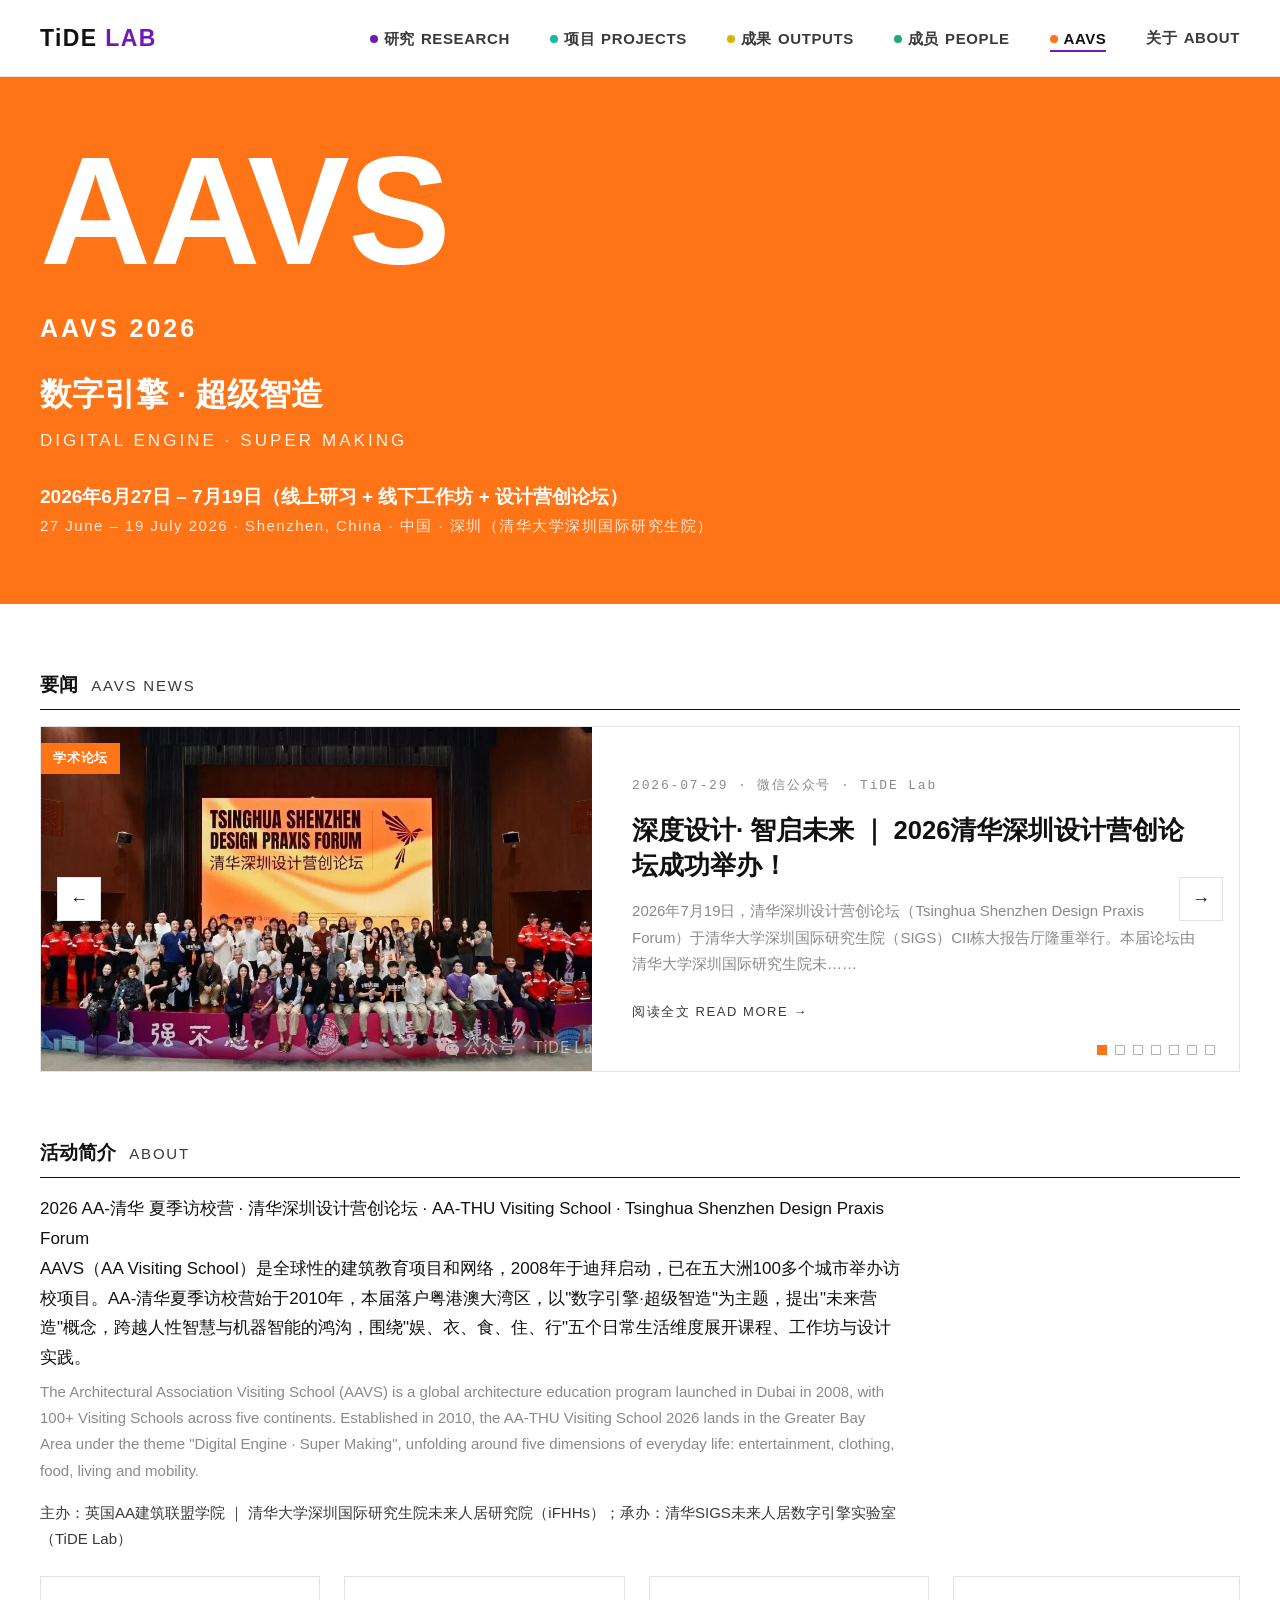
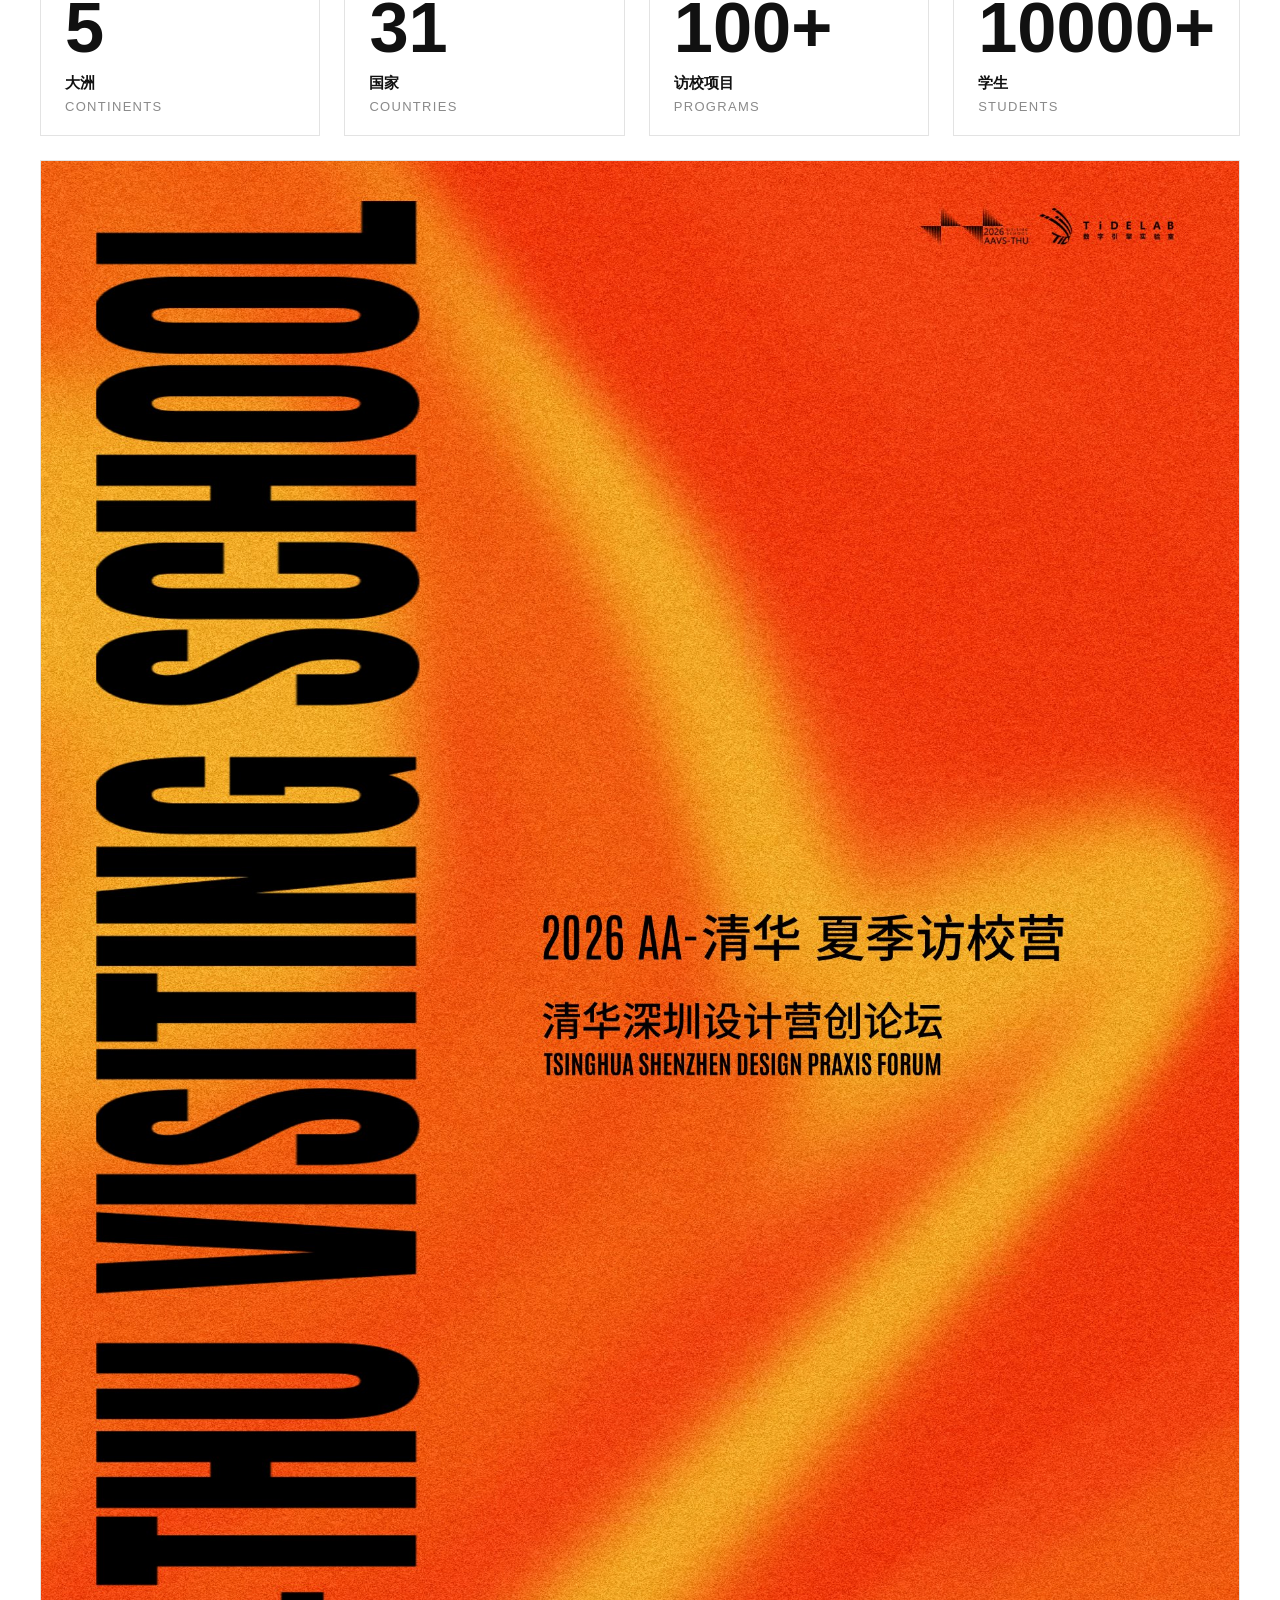
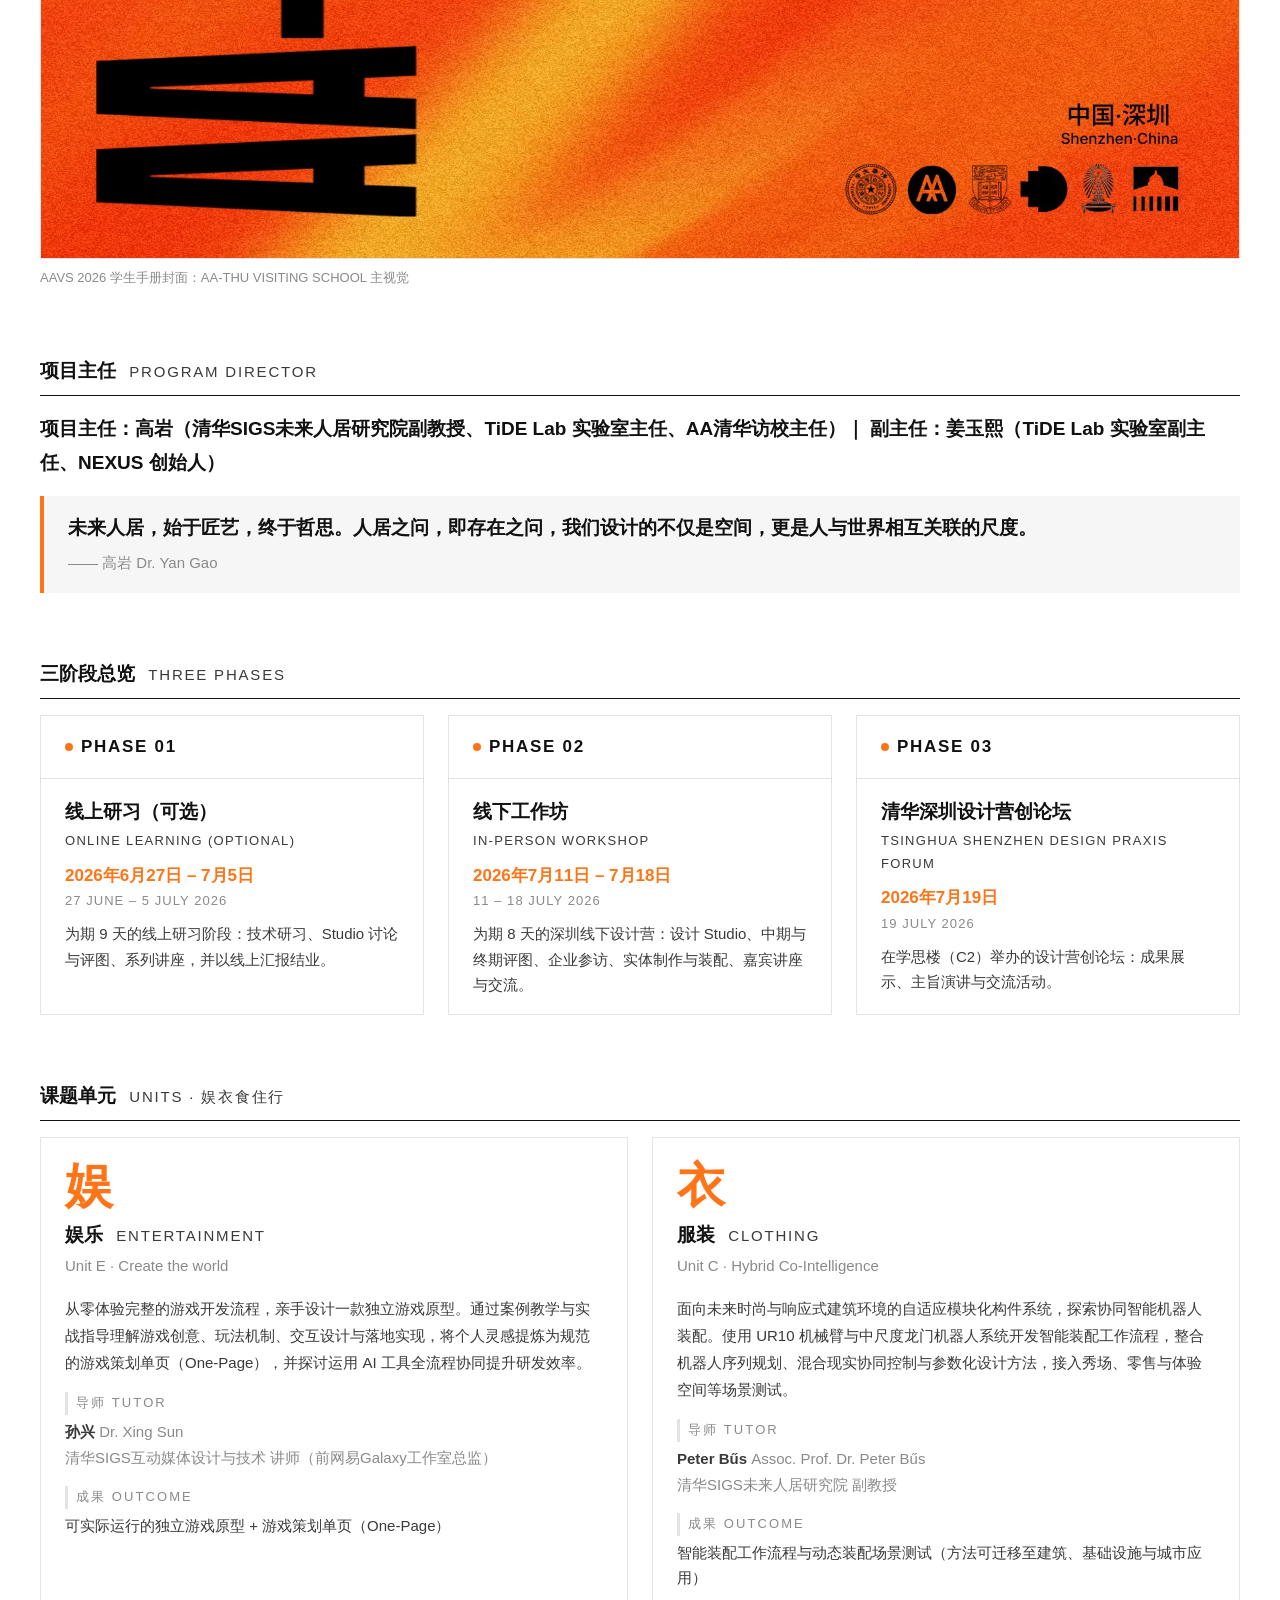
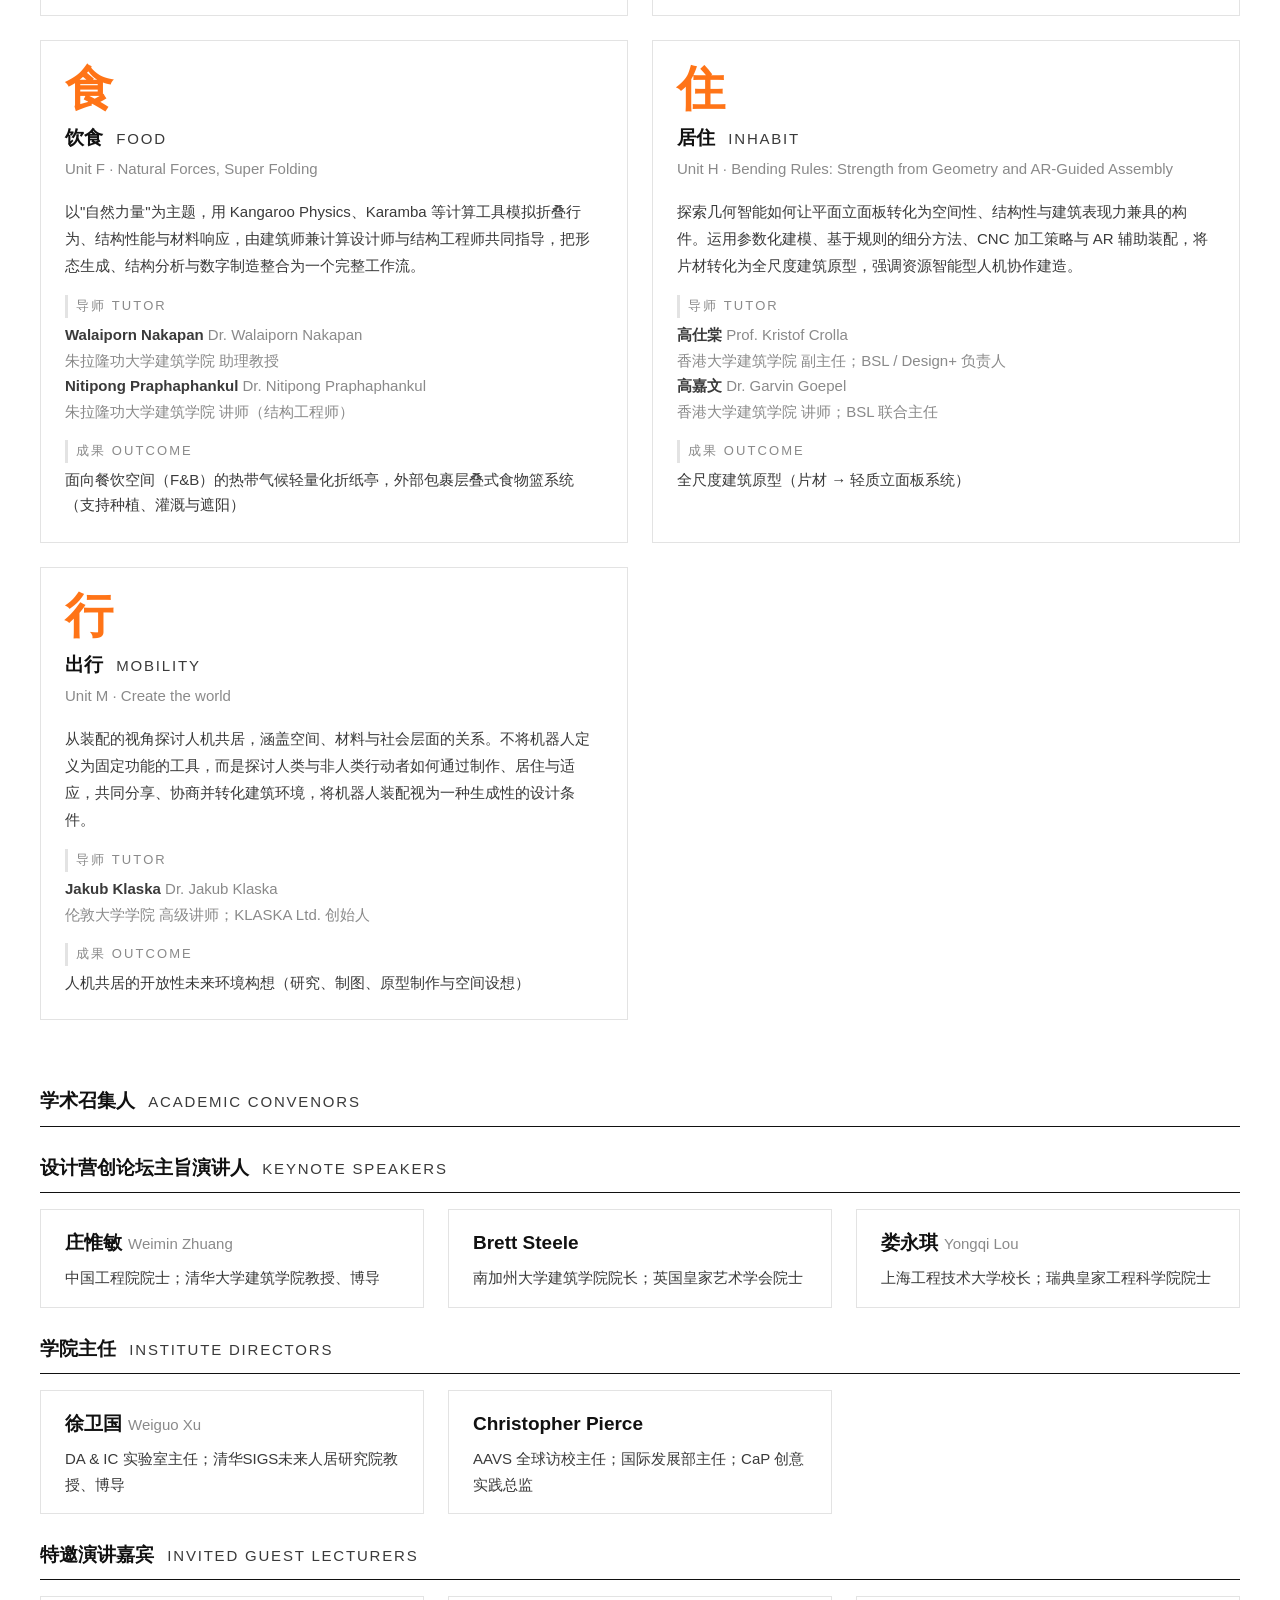
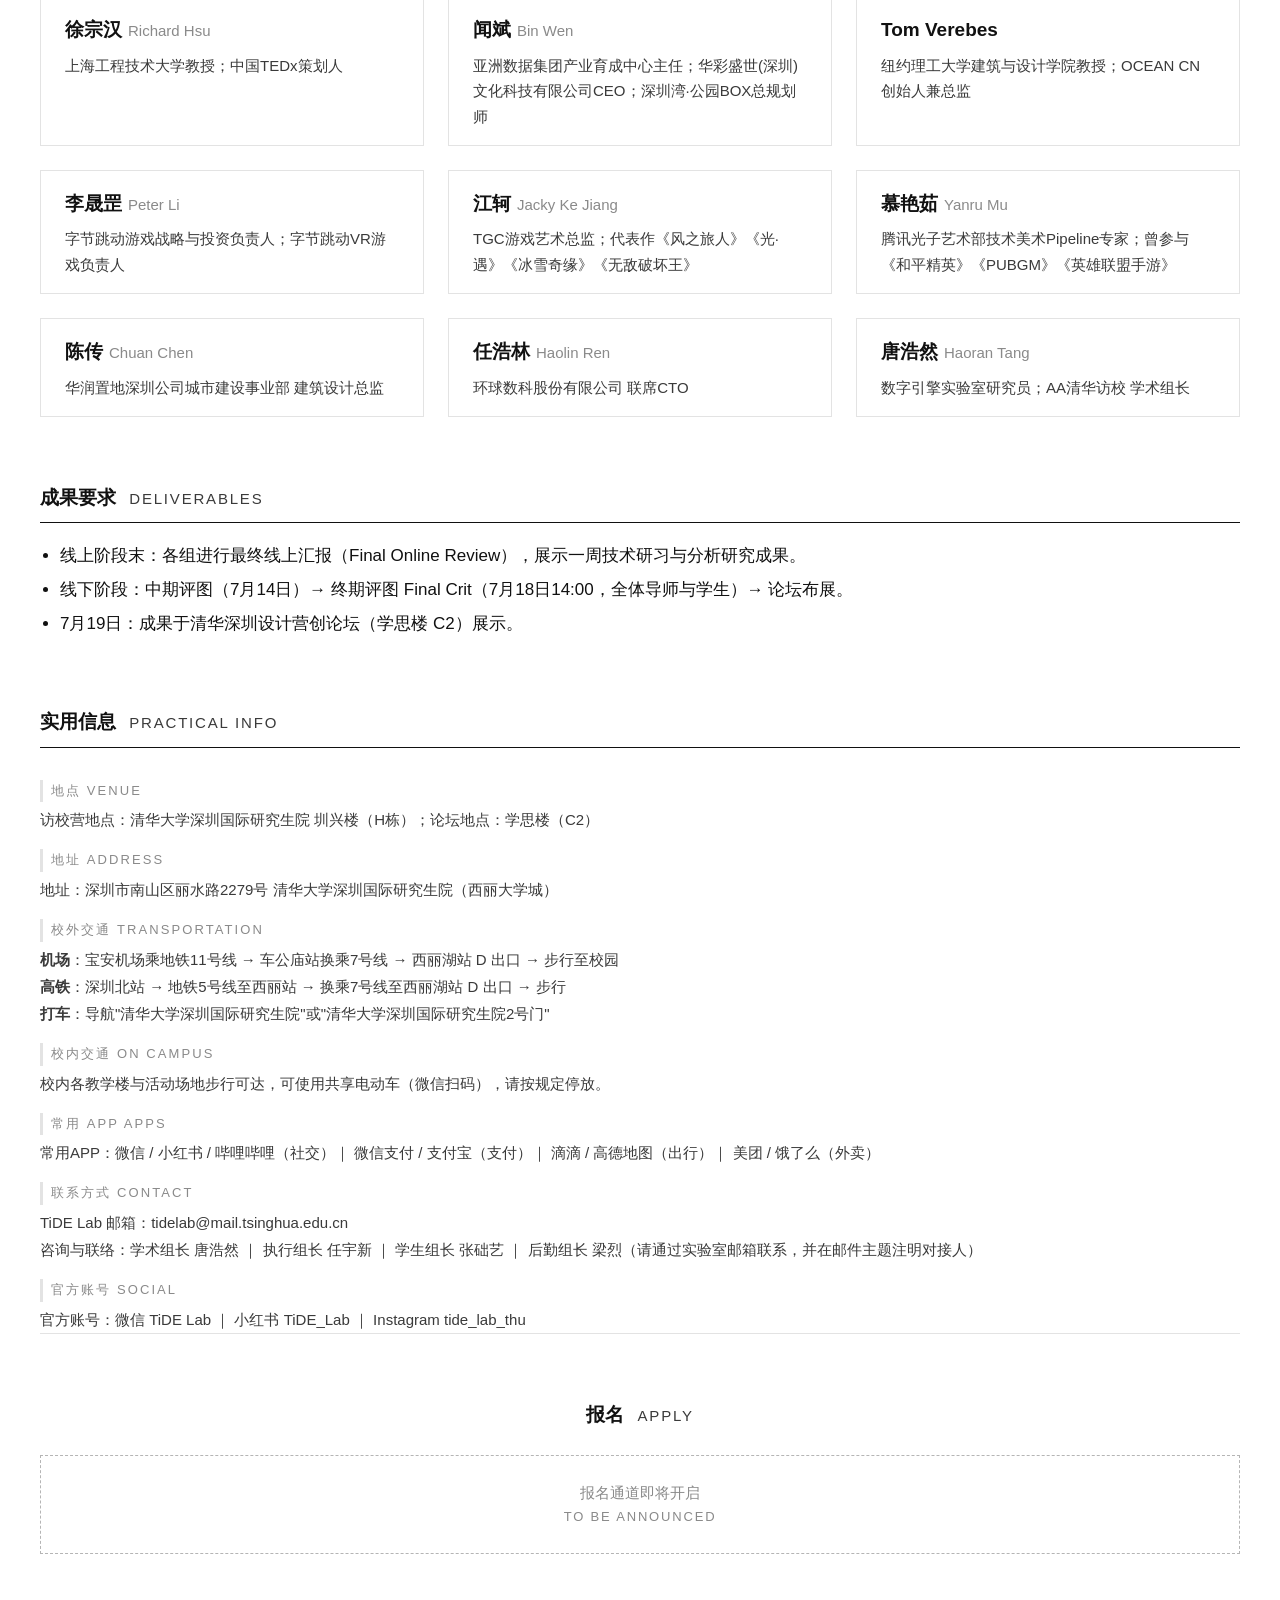
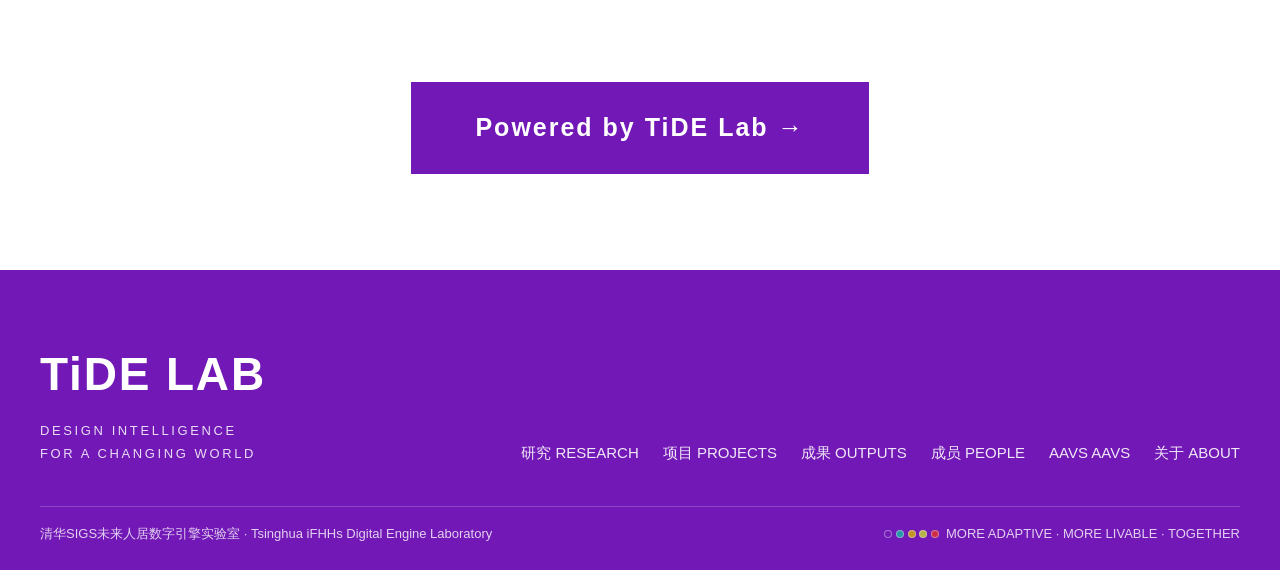
==== commit abadc0ea: "TiDE Lab website 20261026e: member info updates (CHEN Xuanxiang, Parastoo MOEINI, ZHAO Liuxin, TANG " ====
--- a/aavs.html
+++ b/aavs.html
@@ -4,9 +4,9 @@
 <meta charset="UTF-8">
 <meta name="viewport" content="width=device-width, initial-scale=1.0">
 <title>AAVS · TiDE Lab</title>
-<link rel="stylesheet" href="assets/css/tokens.css?v=20261026d">
-<link rel="stylesheet" href="assets/css/base.css?v=20261026d">
-<link rel="stylesheet" href="assets/css/news-carousel.css?v=20261026d">
+<link rel="stylesheet" href="assets/css/tokens.css?v=20261026e">
+<link rel="stylesheet" href="assets/css/base.css?v=20261026e">
+<link rel="stylesheet" href="assets/css/news-carousel.css?v=20261026e">
 <style>
   /* 页面特有布局（仅用 var(--*) 令牌；品牌橙由 base.css .aavs-band 提供） */
   .aavs-band .mega { color: inherit; }
@@ -195,10 +195,10 @@
 
 <div id="tide-footer"></div>
 
-<script src="data/outputs.js?v=20261026d"></script>
-<script src="data/news.js?v=20261026d"></script>
-<script src="assets/js/ui.js?v=20261026d"></script>
-<script src="assets/js/news-carousel.js?v=20261026d"></script>
+<script src="data/outputs.js?v=20261026e"></script>
+<script src="data/news.js?v=20261026e"></script>
+<script src="assets/js/ui.js?v=20261026e"></script>
+<script src="assets/js/news-carousel.js?v=20261026e"></script>
 <script>
 (function () {
   var U = TIDE_UI, A = TIDE_AAVS;
